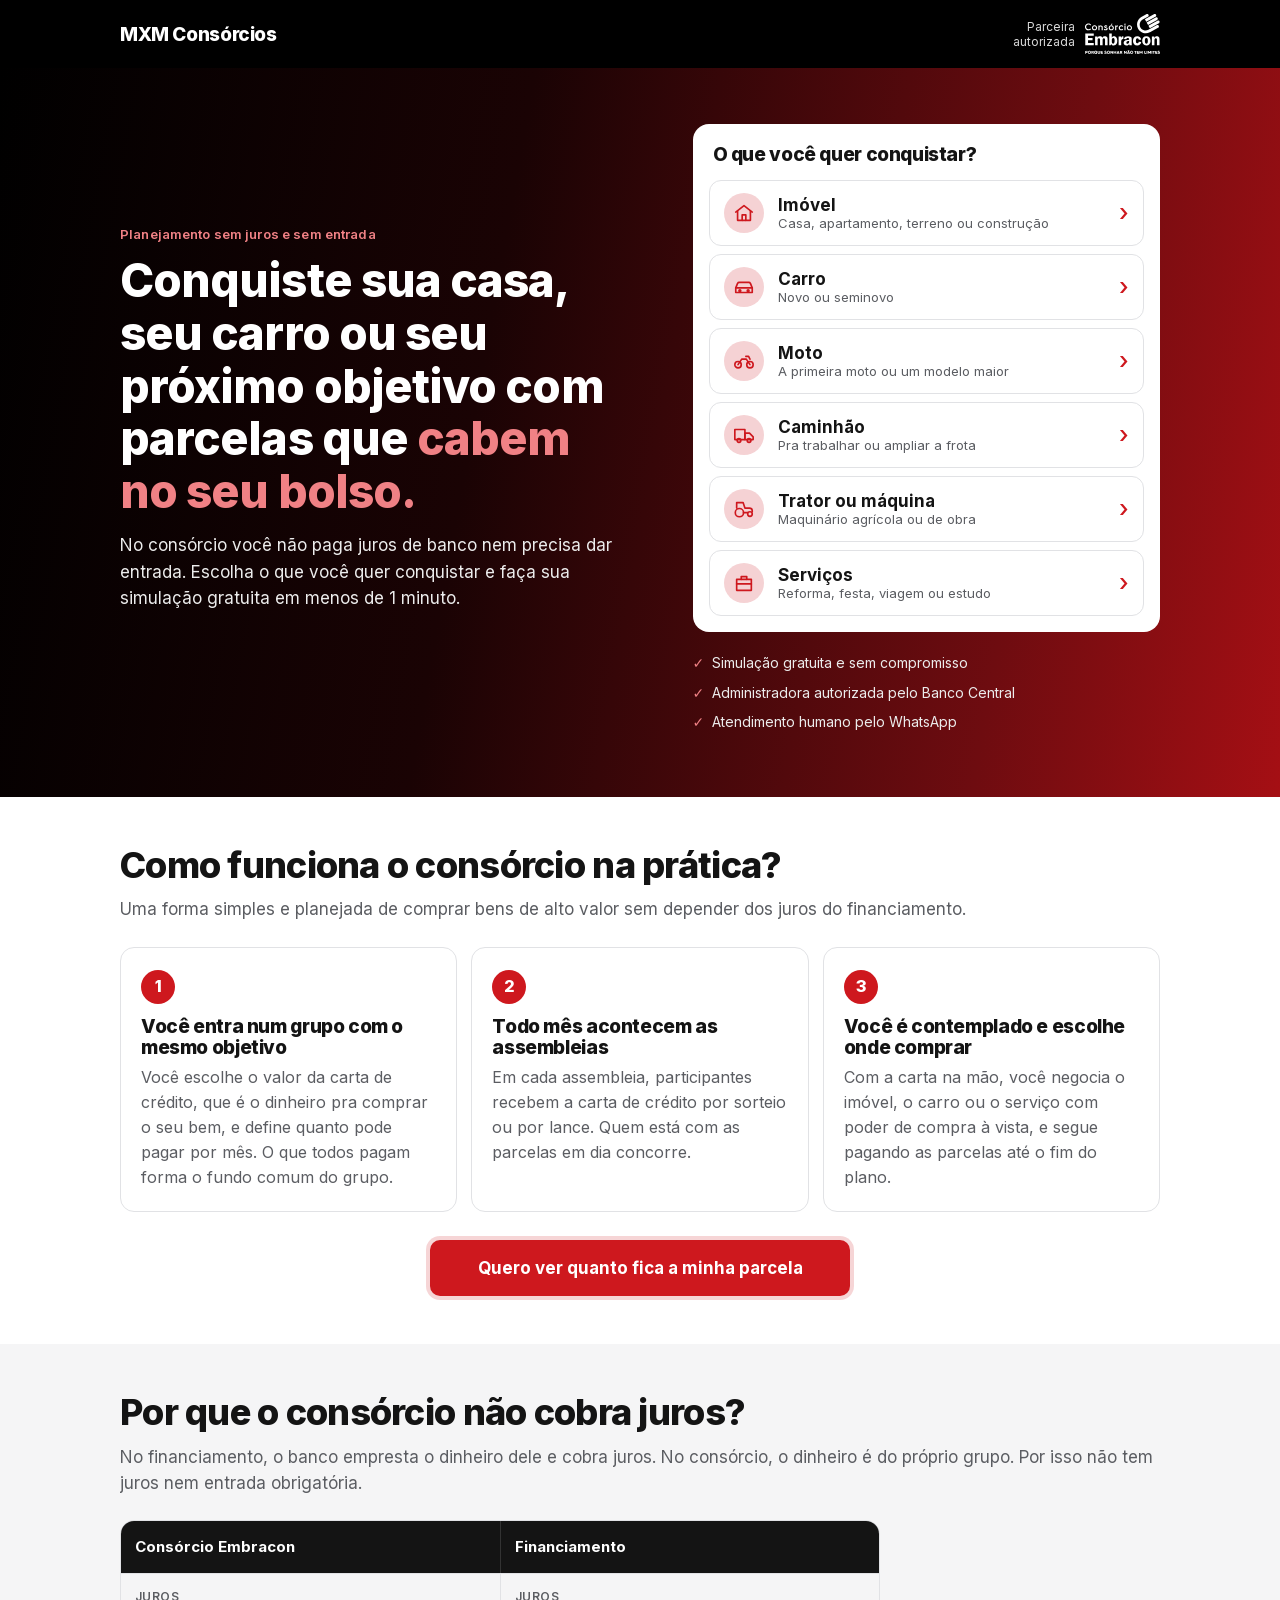
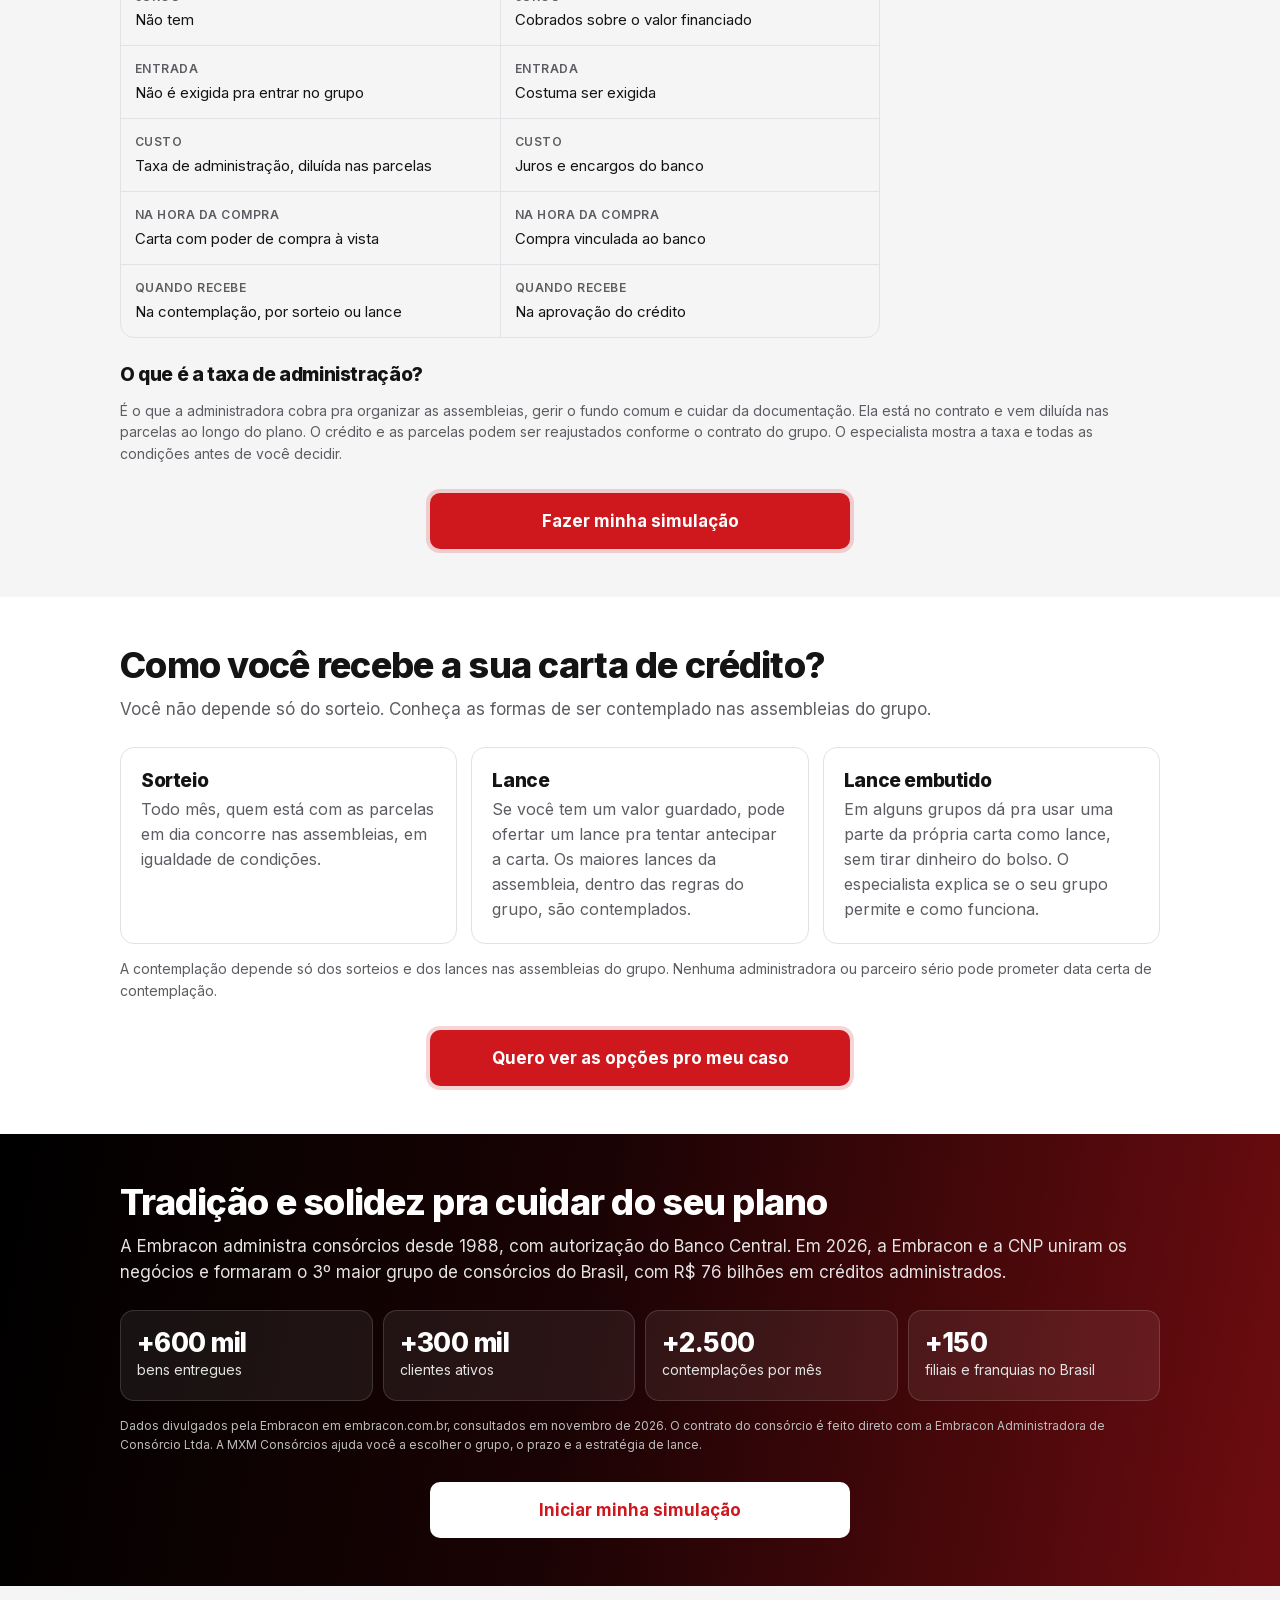
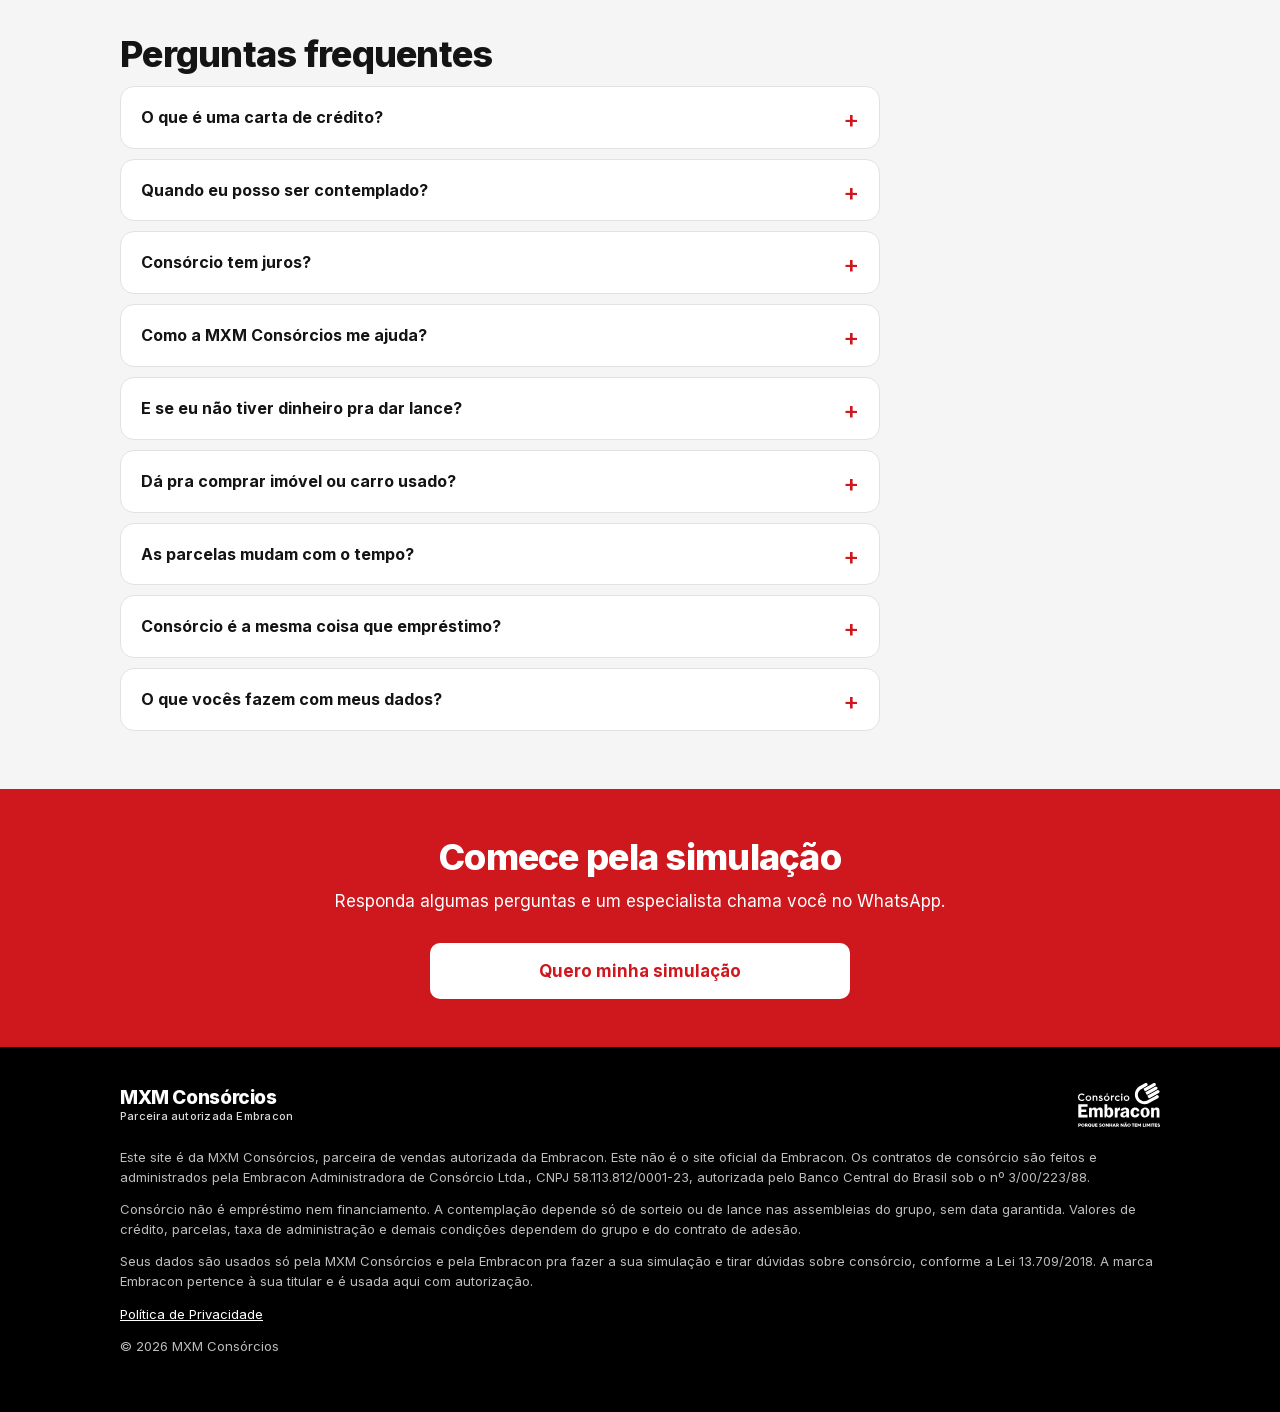
==== index.html @ f9368614 "MXM Consórcios: página, quiz de 9 telas e política de privacidade Co-Authored-By: Claude <noreply@an" ====
<!doctype html>
<html lang="pt-BR">
<head>
<meta charset="utf-8">
<meta name="viewport" content="width=device-width,initial-scale=1">
<title>Consórcio Embracon com a MXM Consórcios | Imóvel, carro, moto e mais</title>
<meta name="description" content="Consórcio de imóvel, carro, moto, pesados e serviços, sem juros. A MXM Consórcios é parceira autorizada Embracon. Responda algumas perguntas e receba sua simulação pelo WhatsApp.">
<meta name="theme-color" content="#000000">
<link rel="icon" href="assets/favicon.svg" type="image/svg+xml">
<link rel="preload" href="assets/inter.woff2" as="font" type="font/woff2" crossorigin>
<link rel="stylesheet" href="assets/site.css?v=1">
<meta name="robots" content="noindex">
<meta property="og:title" content="Consórcio Embracon com a MXM Consórcios | Imóvel, carro, moto e mais">
<meta property="og:description" content="Consórcio de imóvel, carro, moto, pesados e serviços, sem juros. A MXM Consórcios é parceira autorizada Embracon. Responda algumas perguntas e receba sua simulação pelo WhatsApp.">
</head>
<body>

<div class="lp">
<header class="top"><div class="wrap">
  <div class="mxm">MXM Consórcios</div>
  <div class="parc"><span>Parceira<br>autorizada</span><img src="assets/embracon-branco.svg" alt="Consórcio Embracon" width="64" height="34"></div>
</div></header>

<main>
<section class="hero"><div class="wrap">
  <div>
    <p class="eyebrow">Planejamento sem juros e sem entrada</p>
    <h1>Conquiste sua casa, seu carro ou seu próximo objetivo com parcelas que <em>cabem no seu bolso.</em></h1>
    <p class="sub">No consórcio você não paga juros de banco nem precisa dar entrada. Escolha o que você quer conquistar e faça sua simulação gratuita em menos de 1 minuto.</p>
  </div>
  <div>
    <div class="escolha">
      <h2>O que você quer conquistar?</h2>
      <div class="tipos">
      <button class="tipo" type="button" data-tipo="Imóvel"><span class="ic"><svg viewBox="0 0 24 24" fill="none" stroke="currentColor" stroke-width="1.8" stroke-linecap="round" stroke-linejoin="round" aria-hidden="true"><path d="M3 11l9-7 9 7"/><path d="M5 10v10h14V10"/><path d="M10 20v-6h4v6"/></svg></span><span>Imóvel<small>Casa, apartamento, terreno ou construção</small></span></button>
      <button class="tipo" type="button" data-tipo="Carro"><span class="ic"><svg viewBox="0 0 24 24" fill="none" stroke="currentColor" stroke-width="1.8" stroke-linecap="round" stroke-linejoin="round" aria-hidden="true"><path d="M3 13l2-5a2 2 0 0 1 2-1h10a2 2 0 0 1 2 1l2 5v5H3z"/><path d="M3 13h18"/><circle cx="7.5" cy="16" r="1"/><circle cx="16.5" cy="16" r="1"/></svg></span><span>Carro<small>Novo ou seminovo</small></span></button>
      <button class="tipo" type="button" data-tipo="Moto"><span class="ic"><svg viewBox="0 0 24 24" fill="none" stroke="currentColor" stroke-width="1.8" stroke-linecap="round" stroke-linejoin="round" aria-hidden="true"><circle cx="5.5" cy="16" r="3.5"/><circle cx="18.5" cy="16" r="3.5"/><path d="M5.5 16l4-6h5l4 6"/><path d="M14 7h3l1.5 3"/></svg></span><span>Moto<small>A primeira moto ou um modelo maior</small></span></button>
      <button class="tipo" type="button" data-tipo="Caminhão"><span class="ic"><svg viewBox="0 0 24 24" fill="none" stroke="currentColor" stroke-width="1.8" stroke-linecap="round" stroke-linejoin="round" aria-hidden="true"><path d="M2 6h11v11H2z"/><path d="M13 10h5l4 4v3h-9z"/><circle cx="6.5" cy="18" r="2"/><circle cx="17.5" cy="18" r="2"/></svg></span><span>Caminhão<small>Pra trabalhar ou ampliar a frota</small></span></button>
      <button class="tipo" type="button" data-tipo="Trator ou máquina"><span class="ic"><svg viewBox="0 0 24 24" fill="none" stroke="currentColor" stroke-width="1.8" stroke-linecap="round" stroke-linejoin="round" aria-hidden="true"><circle cx="7" cy="16" r="4.5"/><circle cx="18.5" cy="17.5" r="2.5"/><path d="M4 11V5h7l2 6h5a3 3 0 0 1 3 3v1"/><path d="M11.5 16H16"/></svg></span><span>Trator ou máquina<small>Maquinário agrícola ou de obra</small></span></button>
      <button class="tipo" type="button" data-tipo="Serviços"><span class="ic"><svg viewBox="0 0 24 24" fill="none" stroke="currentColor" stroke-width="1.8" stroke-linecap="round" stroke-linejoin="round" aria-hidden="true"><path d="M4 8h16v12H4z"/><path d="M9 8V5h6v3"/><path d="M4 13h16"/></svg></span><span>Serviços<small>Reforma, festa, viagem ou estudo</small></span></button>
      </div>
    </div>
    <ul class="selos">
      <li>Simulação gratuita e sem compromisso</li>
      <li>Administradora autorizada pelo Banco Central</li>
      <li>Atendimento humano pelo WhatsApp</li>
    </ul>
  </div>
</div></section>

<section class="sec"><div class="wrap">
  <h2>Como funciona o consórcio na prática?</h2>
  <p class="lead">Uma forma simples e planejada de comprar bens de alto valor sem depender dos juros do financiamento.</p>
  <div class="trio">
    <div class="passo"><span class="n">1</span><h3>Você entra num grupo com o mesmo objetivo</h3><p>Você escolhe o valor da carta de crédito, que é o dinheiro pra comprar o seu bem, e define quanto pode pagar por mês. O que todos pagam forma o fundo comum do grupo.</p></div>
    <div class="passo"><span class="n">2</span><h3>Todo mês acontecem as assembleias</h3><p>Em cada assembleia, participantes recebem a carta de crédito por sorteio ou por lance. Quem está com as parcelas em dia concorre.</p></div>
    <div class="passo"><span class="n">3</span><h3>Você é contemplado e escolhe onde comprar</h3><p>Com a carta na mão, você negocia o imóvel, o carro ou o serviço com poder de compra à vista, e segue pagando as parcelas até o fim do plano.</p></div>
  </div>
  <div class="cta2"><button class="btn" data-quiz>Quero ver quanto fica a minha parcela</button></div>
</div></section>

<section class="sec cinza"><div class="wrap">
  <h2>Por que o consórcio não cobra juros?</h2>
  <p class="lead">No financiamento, o banco empresta o dinheiro dele e cobra juros. No consórcio, o dinheiro é do próprio grupo. Por isso não tem juros nem entrada obrigatória.</p>
  <div class="comp">
    <div><span>Consórcio Embracon</span><span>Financiamento</span></div>
    <div><span><b>Juros</b>Não tem</span><span><b>Juros</b>Cobrados sobre o valor financiado</span></div>
    <div><span><b>Entrada</b>Não é exigida pra entrar no grupo</span><span><b>Entrada</b>Costuma ser exigida</span></div>
    <div><span><b>Custo</b>Taxa de administração, diluída nas parcelas</span><span><b>Custo</b>Juros e encargos do banco</span></div>
    <div><span><b>Na hora da compra</b>Carta com poder de compra à vista</span><span><b>Na hora da compra</b>Compra vinculada ao banco</span></div>
    <div><span><b>Quando recebe</b>Na contemplação, por sorteio ou lance</span><span><b>Quando recebe</b>Na aprovação do crédito</span></div>
  </div>
  <h3 class="sub3">O que é a taxa de administração?</h3>
  <p class="obs">É o que a administradora cobra pra organizar as assembleias, gerir o fundo comum e cuidar da documentação. Ela está no contrato e vem diluída nas parcelas ao longo do plano. O crédito e as parcelas podem ser reajustados conforme o contrato do grupo. O especialista mostra a taxa e todas as condições antes de você decidir.</p>
  <div class="cta2"><button class="btn" data-quiz>Fazer minha simulação</button></div>
</div></section>

<section class="sec"><div class="wrap">
  <h2>Como você recebe a sua carta de crédito?</h2>
  <p class="lead">Você não depende só do sorteio. Conheça as formas de ser contemplado nas assembleias do grupo.</p>
  <div class="trio">
    <div class="passo"><h3>Sorteio</h3><p>Todo mês, quem está com as parcelas em dia concorre nas assembleias, em igualdade de condições.</p></div>
    <div class="passo"><h3>Lance</h3><p>Se você tem um valor guardado, pode ofertar um lance pra tentar antecipar a carta. Os maiores lances da assembleia, dentro das regras do grupo, são contemplados.</p></div>
    <div class="passo"><h3>Lance embutido</h3><p>Em alguns grupos dá pra usar uma parte da própria carta como lance, sem tirar dinheiro do bolso. O especialista explica se o seu grupo permite e como funciona.</p></div>
  </div>
  <p class="obs">A contemplação depende só dos sorteios e dos lances nas assembleias do grupo. Nenhuma administradora ou parceiro sério pode prometer data certa de contemplação.</p>
  <div class="cta2"><button class="btn" data-quiz>Quero ver as opções pro meu caso</button></div>
</div></section>

<section class="escura"><div class="wrap">
  <h2>Tradição e solidez pra cuidar do seu plano</h2>
  <p class="lead">A Embracon administra consórcios desde 1988, com autorização do Banco Central. Em 2026, a Embracon e a CNP uniram os negócios e formaram o 3º maior grupo de consórcios do Brasil, com R$ 76 bilhões em créditos administrados.</p>
  <div class="nums">
    <div class="num"><strong>+600 mil</strong><span>bens entregues</span></div>
    <div class="num"><strong>+300 mil</strong><span>clientes ativos</span></div>
    <div class="num"><strong>+2.500</strong><span>contemplações por mês</span></div>
    <div class="num"><strong>+150</strong><span>filiais e franquias no Brasil</span></div>
  </div>
  <p class="fonte">Dados divulgados pela Embracon em embracon.com.br, consultados em novembro de 2026. O contrato do consórcio é feito direto com a Embracon Administradora de Consórcio Ltda. A MXM Consórcios ajuda você a escolher o grupo, o prazo e a estratégia de lance.</p>
  <div class="cta2"><button class="btn branco" data-quiz>Iniciar minha simulação</button></div>
</div></section>

<section class="sec cinza"><div class="wrap">
  <h2>Perguntas frequentes</h2>
  <div class="faq">
    <details><summary>O que é uma carta de crédito?</summary><p>É o crédito que a Embracon libera quando você é contemplado, no valor contratado. Com ela você negocia o imóvel, o carro ou o serviço direto com o vendedor, com poder de compra à vista.</p></details>
    <details><summary>Quando eu posso ser contemplado?</summary><p>Você concorre desde a primeira assembleia do grupo até a última. Pode acontecer nos primeiros meses, por sorteio ou por lance, ou ao longo do prazo do plano. Não existe data garantida: o consórcio é uma compra planejada.</p></details>
    <details><summary>Consórcio tem juros?</summary><p>Não. Você paga uma taxa de administração, diluída nas parcelas, e pode haver fundo de reserva e seguro, conforme o grupo. O especialista mostra todos os valores antes de você decidir.</p></details>
    <details><summary>Como a MXM Consórcios me ajuda?</summary><p>A MXM Consórcios é parceira de vendas autorizada da Embracon. A gente entende o seu objetivo, simula parcelas que cabem no seu orçamento e ajuda a escolher o grupo e a estratégia de lance. A simulação não tem custo. O contrato é feito com a Embracon, que administra os grupos.</p></details>
    <details><summary>E se eu não tiver dinheiro pra dar lance?</summary><p>Não tem problema. O lance é opcional. Com as parcelas em dia, você concorre aos sorteios todos os meses. Em alguns grupos também existe o lance embutido, que usa parte da própria carta.</p></details>
    <details><summary>Dá pra comprar imóvel ou carro usado?</summary><p>Em geral, sim, dentro das regras do grupo e da administradora. O especialista explica o que cada carta permite comprar.</p></details>
    <details><summary>As parcelas mudam com o tempo?</summary><p>O crédito e as parcelas são reajustados conforme o índice previsto no contrato do grupo, pra carta acompanhar o preço do bem. O especialista mostra qual é o índice do seu grupo.</p></details>
    <details><summary>Consórcio é a mesma coisa que empréstimo?</summary><p>Não. No consórcio você não recebe dinheiro na hora. Você participa de um grupo e recebe uma carta de crédito pra comprar o bem ou o serviço quando for contemplado.</p></details>
    <details><summary>O que vocês fazem com meus dados?</summary><p>Seus dados são usados pela MXM Consórcios e pela Embracon pra preparar a simulação e falar com você pelo WhatsApp. Está tudo na <a href="privacidade.html">Política de Privacidade</a>. A gente não pede CPF nem senha neste cadastro.</p></details>
  </div>
</div></section>

<section class="final"><div class="wrap">
  <h2>Comece pela simulação</h2>
  <p>Responda algumas perguntas e um especialista chama você no WhatsApp.</p>
  <div class="cta2"><button class="btn branco" data-quiz>Quero minha simulação</button></div>
</div></section>
</main>

<footer><div class="wrap">
  <div class="marcas"><div class="mxm">MXM Consórcios<small>Parceira autorizada Embracon</small></div><img src="assets/embracon-branco.svg" alt="Consórcio Embracon" width="82" height="44"></div>
  <p>Este site é da MXM Consórcios, parceira de vendas autorizada da Embracon. Este não é o site oficial da Embracon. Os contratos de consórcio são feitos e administrados pela Embracon Administradora de Consórcio Ltda., CNPJ 58.113.812/0001-23, autorizada pelo Banco Central do Brasil sob o nº 3/00/223/88.</p>
  <p>Consórcio não é empréstimo nem financiamento. A contemplação depende só de sorteio ou de lance nas assembleias do grupo, sem data garantida. Valores de crédito, parcelas, taxa de administração e demais condições dependem do grupo e do contrato de adesão.</p>
  <p>Seus dados são usados só pela MXM Consórcios e pela Embracon pra fazer a sua simulação e tirar dúvidas sobre consórcio, conforme a Lei 13.709/2018. A marca Embracon pertence à sua titular e é usada aqui com autorização.</p>
  <p><a href="privacidade.html">Política de Privacidade</a></p>
  <p>© 2026 MXM Consórcios</p>
</div></footer>
</div>

<div class="quiz" id="quiz" aria-live="polite">
  <div class="qtop">
    <div class="qbar">
      <button class="volta" id="volta" aria-label="Voltar">‹</button>
      <div class="mxm esc">MXM Consórcios<small>Parceira autorizada Embracon</small></div>
      <span class="cont" id="cont"></span>
    </div>
    <div class="prog"><i id="prog"></i></div>
  </div>
  <div class="qbody" id="qbody"></div>
</div>

<script src="assets/config.js?v=1"></script>
<script src="assets/rt.js?v=1"></script>
<script src="assets/quiz.js?v=1"></script>
</body>
</html>
---- assets/site.css ----
@font-face{font-family:Inter;font-weight:400 800;font-display:swap;src:url(inter.woff2) format("woff2")}
:root{--r:#ce181e;--r2:#a50f14;--r3:#4f090c;--rl:#f5d2d4;--az:#173161;--k:#141414;--bg:#f5f5f6;--mut:#5b5d62;--line:#e1e2e5}
*{box-sizing:border-box}
html{-webkit-text-size-adjust:100%}
body{margin:0;font-family:Inter,system-ui,-apple-system,"Segoe UI",Roboto,sans-serif;font-weight:400;color:var(--k);background:#fff;font-size:16px;line-height:1.55}
img{max-width:100%;height:auto;display:block}
a{color:var(--r)}
h1,h2,h3{font-weight:800;letter-spacing:-.02em;line-height:1.15;margin:0}
.wrap{max-width:1080px;margin:0 auto;padding:0 20px}
.mxm{font-weight:800;font-size:19px;letter-spacing:-.02em;color:#fff;line-height:1;white-space:nowrap}
.mxm small{display:block;font-weight:500;font-size:11px;letter-spacing:.02em;opacity:.85;margin-top:4px}
.mxm.esc{color:var(--k)}
.top{background:#000;color:#fff}
.top .wrap{display:flex;align-items:center;justify-content:space-between;height:68px}
.parc{display:flex;align-items:center;gap:10px;font-size:11px;line-height:1.25;text-align:right;color:#d9d9d9}
.parc img{height:34px;width:auto}
.hero{background:linear-gradient(100deg,#000 0%,#1a0304 38%,#6e0c10 78%,#a50f14 100%);color:#fff;padding:30px 0 40px}
.eyebrow{font-weight:600;font-size:13px;color:#f08185;margin:0 0 10px;letter-spacing:.01em}
.hero h1{font-size:31px}
.hero h1 em{font-style:normal;color:#f08185}
.hero p.sub{margin:14px 0 22px;font-size:17px;color:#ececec}
.escolha{background:#fff;color:var(--k);border-radius:16px;padding:20px 16px 16px}
.escolha h2{font-size:19px;margin:0 4px 14px}
.tipos{display:flex;flex-direction:column;gap:8px}
.tipo{display:flex;align-items:center;gap:14px;width:100%;text-align:left;border:1.5px solid var(--line);background:#fff;border-radius:12px;padding:12px 14px;font:700 17px Inter,sans-serif;color:var(--k);cursor:pointer;min-height:60px}
.tipo:hover,.tipo:focus-visible{border-color:var(--r);outline:0}
.tipo .ic{flex:none;width:40px;height:40px;border-radius:50%;background:var(--rl);display:flex;align-items:center;justify-content:center;color:var(--r)}
.tipo .ic svg{width:22px;height:22px}
.tipo small{display:block;font-weight:400;font-size:13px;color:var(--mut)}
.tipo::after{content:"›";margin-left:auto;font-size:24px;color:var(--r);font-weight:500}
.nota{font-size:13px;color:var(--mut);margin:12px 4px 0}
.hero .selos{list-style:none;margin:20px 0 0;padding:0;display:flex;flex-direction:column;gap:8px;font-size:14px;color:#ececec}
.hero .selos li{display:flex;gap:8px;align-items:flex-start}
.hero .selos li::before{content:"✓";color:#f08185;font-weight:800}
.btn{display:flex;align-items:center;justify-content:center;width:100%;border:0;border-radius:10px;background:var(--r);color:#fff;font:700 17px Inter,sans-serif;padding:16px 24px;cursor:pointer;min-height:56px;box-shadow:0 0 0 4px rgba(206,24,30,.18)}
.btn:hover{background:var(--r2)}
.btn:disabled{opacity:.45;cursor:default}
.btn.branco{background:#fff;color:var(--r);box-shadow:none}
.sec{padding:48px 0}
.sec h2{font-size:27px;margin-bottom:10px}
.sec .lead{color:var(--mut);margin:0 0 24px;font-size:17px}
.cinza{background:var(--bg)}
.passo{background:#fff;border:1px solid var(--line);border-radius:14px;padding:22px 20px;margin-bottom:10px}
.passo .n{display:inline-flex;width:34px;height:34px;border-radius:50%;background:var(--r);color:#fff;font-weight:800;align-items:center;justify-content:center;margin-bottom:12px}
.passo h3{font-size:19px;margin-bottom:6px}
.passo p{margin:0;color:var(--mut)}
.comp{border:1px solid var(--line);border-radius:14px;overflow:hidden}
.comp div{display:grid;grid-template-columns:1fr 1fr;border-top:1px solid var(--line)}
.comp div:first-child{border-top:0;background:var(--k);color:#fff;font-weight:700}
.comp span{padding:14px 14px;font-size:15px}
.comp span+span{border-left:1px solid var(--line)}
.comp div:first-child span+span{border-left-color:#333}
.comp b{display:block;font-size:12px;font-weight:600;color:var(--mut);text-transform:uppercase;letter-spacing:.04em;margin-bottom:2px}
.obs{font-size:14px;color:var(--mut);margin-top:14px}
.escura{background:linear-gradient(100deg,#000 0%,#1a0304 45%,#6e0c10 100%);color:#fff;padding:48px 0}
.escura h2{font-size:27px;margin-bottom:10px}
.escura .lead{color:#e3e3e3;margin:0 0 24px;font-size:17px}
.nums{display:grid;grid-template-columns:1fr 1fr;gap:10px}
.num{background:rgba(255,255,255,.07);border:1px solid rgba(255,255,255,.14);border-radius:14px;padding:18px 16px}
.num strong{display:block;font-size:26px;font-weight:800;letter-spacing:-.02em;line-height:1.1}
.num span{font-size:14px;color:#e3e3e3}
.fonte{font-size:12px;color:#bdbdbd;margin-top:16px}
details{background:#fff;border:1px solid var(--line);border-radius:14px;margin-bottom:10px;padding:0 20px}
summary{font-weight:700;padding:18px 28px 18px 0;cursor:pointer;list-style:none;position:relative}
summary::-webkit-details-marker{display:none}
summary::after{content:"+";position:absolute;right:0;top:14px;font-size:24px;font-weight:500;color:var(--r)}
details[open] summary::after{content:"−"}
details p{margin:0;padding:0 0 18px;color:var(--mut)}
.cta2{max-width:420px;margin:28px auto 0}
.final{background:var(--r);color:#fff;padding:48px 0;text-align:center}
.final h2{font-size:27px;margin-bottom:10px}
.final p{margin:0;font-size:17px}
footer{background:#000;color:#bdbdbd;padding:36px 0 44px;font-size:13px}
footer .marcas{display:flex;align-items:center;justify-content:space-between;margin-bottom:20px}
footer .marcas img{height:44px;width:auto}
footer p{margin:0 0 12px}
footer a{color:#fff}
/* quiz */
.quiz{display:none;min-height:100vh;min-height:100dvh;background:#fff}
body.q .quiz{display:block}
body.q .lp{display:none}
.qtop{position:sticky;top:0;background:#fff;z-index:5;padding:14px 20px 12px;max-width:560px;margin:0 auto}
.qbar{display:flex;align-items:center;gap:12px}
.volta{border:0;background:var(--bg);width:40px;height:40px;border-radius:50%;font-size:22px;line-height:1;cursor:pointer;color:var(--k);flex:none}
.volta[hidden]{display:block;visibility:hidden}
.qbar .mxm{margin:0 auto;text-align:center}
.cont{width:40px;flex:none}
.prog{height:6px;border-radius:3px;background:var(--bg);margin-top:12px;overflow:hidden}
.prog i{display:block;height:100%;width:0;background:var(--r);border-radius:3px;transition:width .25s}
.qbody{max-width:560px;margin:0 auto;padding:18px 20px 40px}
.qbody .av{color:var(--r);font-weight:700;font-size:14px;margin:0 0 6px}
.qbody h2{font-size:24px;margin-bottom:6px}
.qbody .dica{color:var(--mut);margin:0 0 16px;font-size:15px}
.ops{display:flex;flex-direction:column;gap:10px;margin:18px 0 20px}
.op{display:flex;align-items:center;gap:12px;width:100%;text-align:left;border:2px solid var(--line);background:#fff;border-radius:12px;padding:16px 18px;font:600 17px Inter,sans-serif;color:var(--k);cursor:pointer;min-height:58px}
.op .m{flex:none;width:22px;height:22px;border-radius:50%;border:2px solid #b3b5ba}
.op.on{border-color:var(--r);background:#fdf1f1}
.op.on .m{border-color:var(--r);background:var(--r);box-shadow:inset 0 0 0 4px #fff}
.campo{margin:14px 0}
.campo label{display:block;font-weight:700;font-size:15px;margin-bottom:6px}
.campo label small{font-weight:400;color:var(--mut)}
.campo input,.campo select{width:100%;border:2px solid var(--line);border-radius:12px;padding:14px 14px;font:400 17px Inter,sans-serif;color:var(--k);background:#fff;min-height:54px;appearance:none;-webkit-appearance:none}
.campo input:focus,.campo select:focus{outline:0;border-color:var(--r)}
.campo.err input,.campo.err select{border-color:#b00020}
.campo .e{display:none;color:#b00020;font-size:13px;margin-top:5px}
.campo.err .e{display:block}
.hp{position:absolute;left:-9999px;width:1px;height:1px;opacity:0}
.aceite{display:flex;gap:12px;align-items:flex-start;border:2px solid var(--line);border-radius:12px;padding:16px;margin:18px 0 8px;cursor:pointer}
.aceite input{flex:none;width:24px;height:24px;margin:1px 0 0;accent-color:var(--r)}
.erro{color:#b00020;font-size:14px;margin:10px 0}
.seg{font-size:13px;color:var(--mut);margin-top:14px}
.fim{text-align:center;padding-top:40px}
.fim .ok{width:72px;height:72px;border-radius:50%;background:var(--r);color:#fff;font-size:38px;display:flex;align-items:center;justify-content:center;margin:0 auto 20px}
.fim h2{font-size:27px;margin-bottom:12px}
.fim p{color:var(--mut);font-size:17px}
.fim .imp{background:var(--bg);border-radius:12px;padding:16px 18px;color:var(--k);font-size:15px;text-align:left;margin-top:22px}
/* legal */
.legal{max-width:720px;margin:0 auto;padding:32px 20px 56px}
.legal h1{font-size:29px;margin-bottom:8px}
.legal h2{font-size:19px;margin:28px 0 8px}
.legal p,.legal li{color:#2c2d30}
@media(min-width:860px){
 .hero{padding:56px 0 64px}
 .hero .wrap{display:grid;grid-template-columns:1.05fr .95fr;gap:56px;align-items:center}
 .hero h1{font-size:46px}
 .trio{display:grid;grid-template-columns:repeat(3,1fr);gap:14px}
 .trio>*{margin:0}
 .sec h2,.escura h2,.final h2{font-size:36px}
 .nums{grid-template-columns:repeat(4,1fr)}
 .faq,.comp{max-width:760px}
 .parc{font-size:12px}
 .parc img{height:40px}
}

.sub3{font-size:19px;margin:26px 0 8px}
.prox{text-align:left;color:var(--mut);padding-left:22px;margin:18px 0 0}
.prox li{margin-bottom:8px}
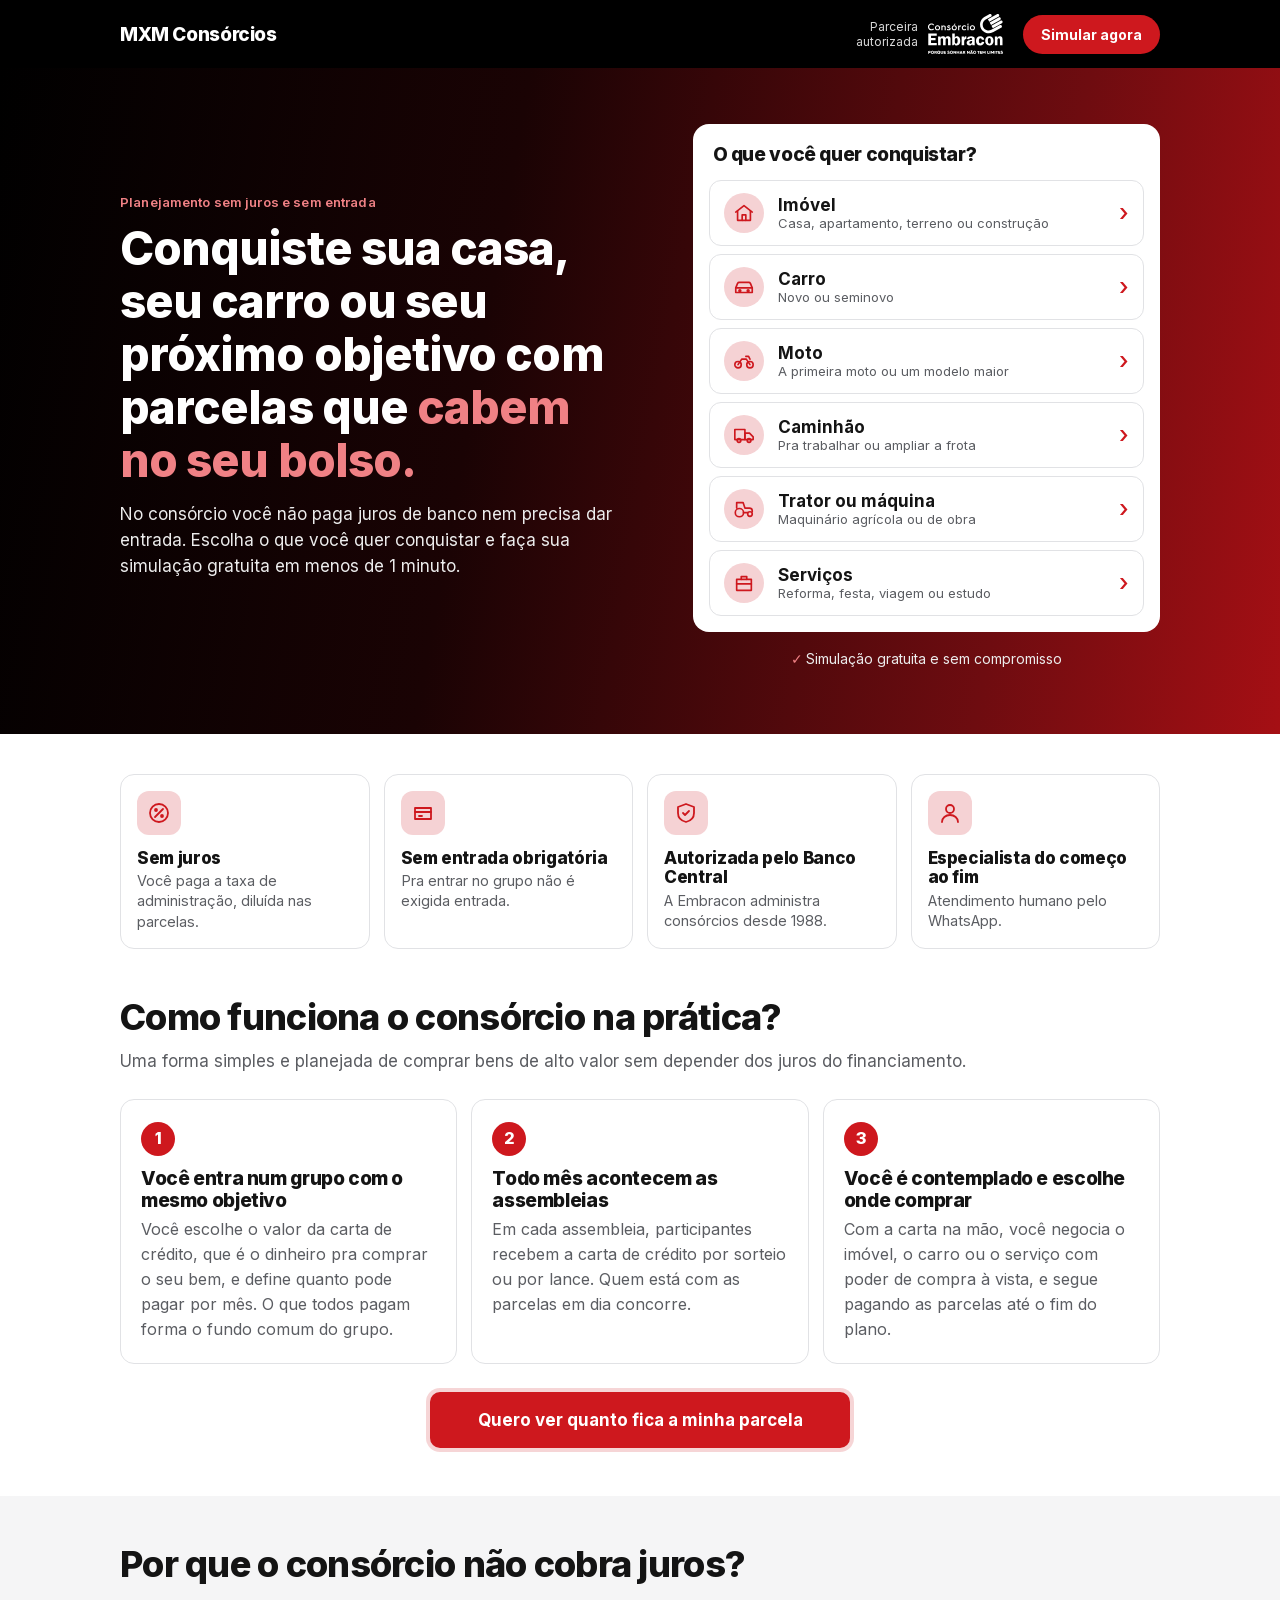
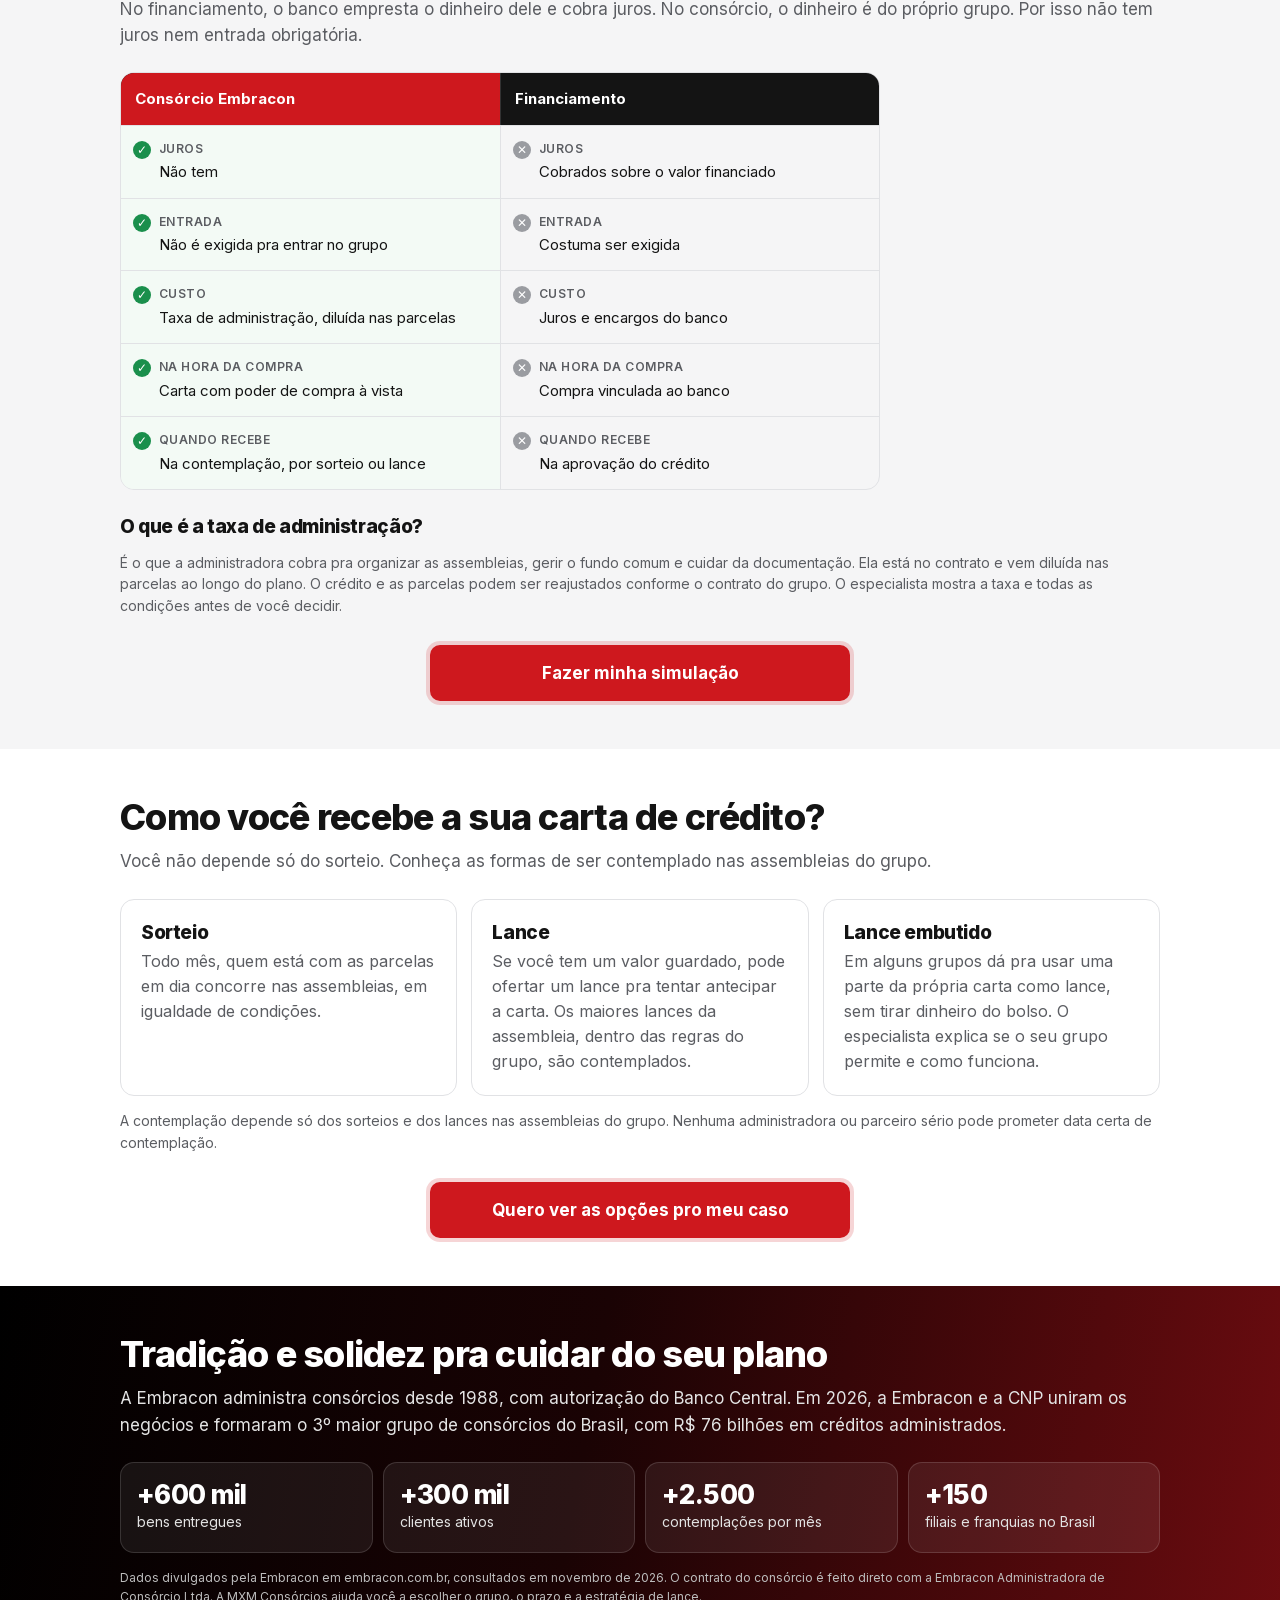
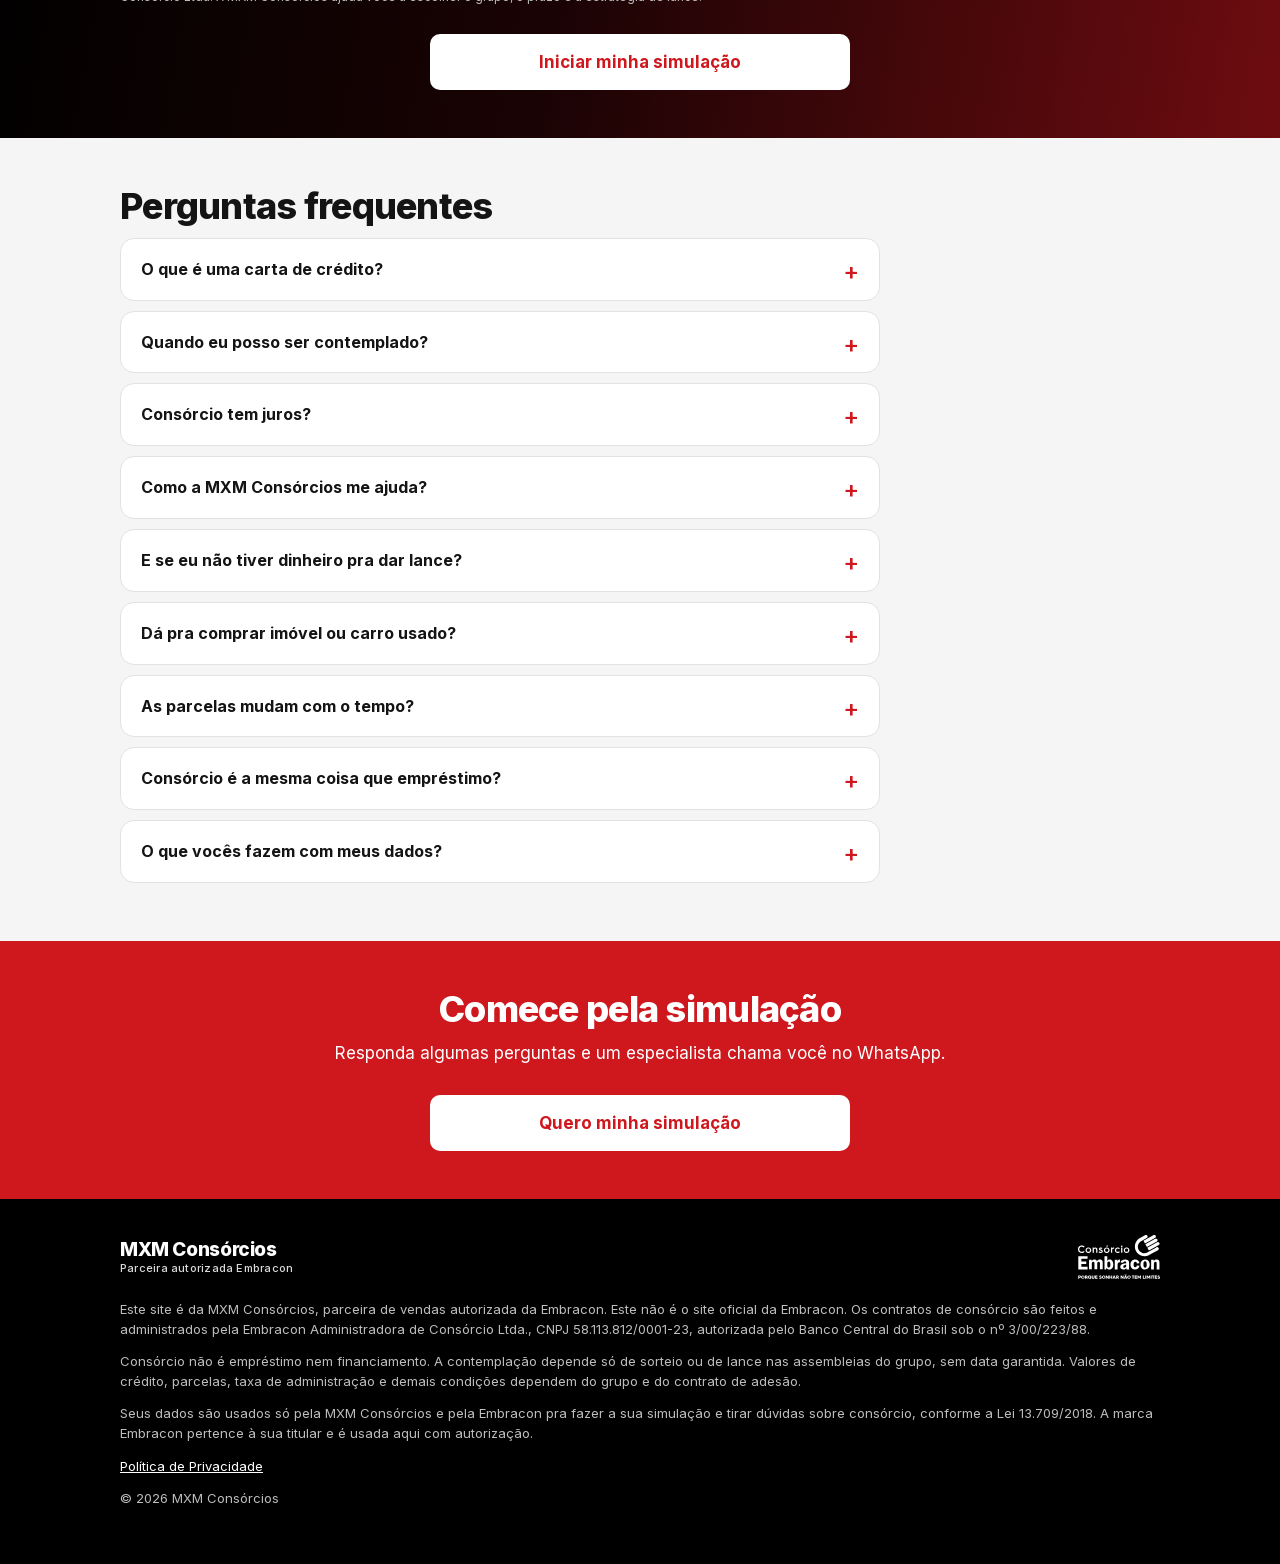
==== commit da1c20b0: "MXM Consórcios: faixa de benefícios, topo e barra fixos, comparação com sim e não (referências) Co-A" ====
--- a/index.html
+++ b/index.html
@@ -8,7 +8,7 @@
 <meta name="theme-color" content="#000000">
 <link rel="icon" href="assets/favicon.svg" type="image/svg+xml">
 <link rel="preload" href="assets/inter.woff2" as="font" type="font/woff2" crossorigin>
-<link rel="stylesheet" href="assets/site.css?v=1">
+<link rel="stylesheet" href="assets/site.css?v=2">
 <meta name="robots" content="noindex">
 <meta property="og:title" content="Consórcio Embracon com a MXM Consórcios | Imóvel, carro, moto e mais">
 <meta property="og:description" content="Consórcio de imóvel, carro, moto, pesados e serviços, sem juros. A MXM Consórcios é parceira autorizada Embracon. Responda algumas perguntas e receba sua simulação pelo WhatsApp.">
@@ -19,6 +19,7 @@
 <header class="top"><div class="wrap">
   <div class="mxm">MXM Consórcios</div>
   <div class="parc"><span>Parceira<br>autorizada</span><img src="assets/embracon-branco.svg" alt="Consórcio Embracon" width="64" height="34"></div>
+  <button class="pill" type="button" data-quiz>Simular agora</button>
 </div></header>
 
 <main>
@@ -40,11 +41,16 @@
       <button class="tipo" type="button" data-tipo="Serviços"><span class="ic"><svg viewBox="0 0 24 24" fill="none" stroke="currentColor" stroke-width="1.8" stroke-linecap="round" stroke-linejoin="round" aria-hidden="true"><path d="M4 8h16v12H4z"/><path d="M9 8V5h6v3"/><path d="M4 13h16"/></svg></span><span>Serviços<small>Reforma, festa, viagem ou estudo</small></span></button>
       </div>
     </div>
-    <ul class="selos">
-      <li>Simulação gratuita e sem compromisso</li>
-      <li>Administradora autorizada pelo Banco Central</li>
-      <li>Atendimento humano pelo WhatsApp</li>
-    </ul>
+    <p class="selo1">Simulação gratuita e sem compromisso</p>
+  </div>
+</div></section>
+
+<section class="benef"><div class="wrap">
+  <div class="bens">
+    <div class="ben"><span class="ic"><svg viewBox="0 0 24 24" fill="none" stroke="currentColor" stroke-width="1.8" stroke-linecap="round" stroke-linejoin="round" aria-hidden="true"><circle cx="12" cy="12" r="9"/><path d="M8 16l8-8"/><circle cx="9" cy="9" r="1"/><circle cx="15" cy="15" r="1"/></svg></span><div><h3>Sem juros</h3><p>Você paga a taxa de administração, diluída nas parcelas.</p></div></div>
+    <div class="ben"><span class="ic"><svg viewBox="0 0 24 24" fill="none" stroke="currentColor" stroke-width="1.8" stroke-linecap="round" stroke-linejoin="round" aria-hidden="true"><path d="M4 7h16v11H4z"/><path d="M4 11h16"/><path d="M8 15h3"/></svg></span><div><h3>Sem entrada obrigatória</h3><p>Pra entrar no grupo não é exigida entrada.</p></div></div>
+    <div class="ben"><span class="ic"><svg viewBox="0 0 24 24" fill="none" stroke="currentColor" stroke-width="1.8" stroke-linecap="round" stroke-linejoin="round" aria-hidden="true"><path d="M12 3l8 3v6c0 4.5-3.2 7.8-8 9-4.8-1.2-8-4.5-8-9V6z"/><path d="M9 12l2 2 4-4"/></svg></span><div><h3>Autorizada pelo Banco Central</h3><p>A Embracon administra consórcios desde 1988.</p></div></div>
+    <div class="ben"><span class="ic"><svg viewBox="0 0 24 24" fill="none" stroke="currentColor" stroke-width="1.8" stroke-linecap="round" stroke-linejoin="round" aria-hidden="true"><circle cx="12" cy="8" r="4"/><path d="M4 21c0-4 3.6-7 8-7s8 3 8 7"/></svg></span><div><h3>Especialista do começo ao fim</h3><p>Atendimento humano pelo WhatsApp.</p></div></div>
   </div>
 </div></section>
 
@@ -62,7 +68,7 @@
 <section class="sec cinza"><div class="wrap">
   <h2>Por que o consórcio não cobra juros?</h2>
   <p class="lead">No financiamento, o banco empresta o dinheiro dele e cobra juros. No consórcio, o dinheiro é do próprio grupo. Por isso não tem juros nem entrada obrigatória.</p>
-  <div class="comp">
+  <div class="comp vs">
     <div><span>Consórcio Embracon</span><span>Financiamento</span></div>
     <div><span><b>Juros</b>Não tem</span><span><b>Juros</b>Cobrados sobre o valor financiado</span></div>
     <div><span><b>Entrada</b>Não é exigida pra entrar no grupo</span><span><b>Entrada</b>Costuma ser exigida</span></div>
@@ -130,6 +136,7 @@
   <p><a href="privacidade.html">Política de Privacidade</a></p>
   <p>© 2026 MXM Consórcios</p>
 </div></footer>
+<div class="fixa" id="fixa"><button class="btn" type="button" data-quiz>Fazer minha simulação gratuita</button></div>
 </div>
 
 <div class="quiz" id="quiz" aria-live="polite">
@@ -144,6 +151,7 @@
   <div class="qbody" id="qbody"></div>
 </div>
 
+<script>(function(){var f=document.getElementById('fixa'),e=document.querySelector('.escolha'),z=document.querySelector('.final');if(!f||!e||!('IntersectionObserver' in window))return;var a=1,b=0;function u(){f.classList.toggle('on',!a&&!b)}new IntersectionObserver(function(x){a=x[0].isIntersecting;u()}).observe(e);new IntersectionObserver(function(x){b=x[0].isIntersecting;u()}).observe(z)})();</script>
 <script src="assets/config.js?v=1"></script>
 <script src="assets/rt.js?v=1"></script>
 <script src="assets/quiz.js?v=1"></script>
--- a/assets/site.css
+++ b/assets/site.css
@@ -135,3 +135,34 @@
 .sub3{font-size:19px;margin:26px 0 8px}
 .prox{text-align:left;color:var(--mut);padding-left:22px;margin:18px 0 0}
 .prox li{margin-bottom:8px}
+/* blocos vindos das referências (Mavel, Klubi, Mycon) */
+.top{position:sticky;top:0;z-index:6}
+.pill{display:none;border:0;border-radius:999px;background:var(--r);color:#fff;font:700 14px Inter,sans-serif;padding:11px 18px;cursor:pointer;white-space:nowrap}
+.pill:hover{background:var(--r2)}
+.selo1{margin:16px 0 0;font-size:14px;color:#ececec;text-align:center}
+.selo1::before{content:"✓ ";color:#f08185;font-weight:800}
+.benef{padding:28px 0 4px}
+.bens{display:flex;flex-direction:column;gap:10px}
+.ben{display:flex;gap:14px;align-items:flex-start;border:1px solid var(--line);border-radius:14px;padding:16px}
+.ben .ic{flex:none;width:44px;height:44px;border-radius:12px;background:var(--rl);color:var(--r);display:flex;align-items:center;justify-content:center}
+.ben .ic svg{width:24px;height:24px}
+.ben h3{font-size:17px;margin-bottom:3px}
+.ben p{margin:0;color:var(--mut);font-size:14.5px;line-height:1.4}
+.comp.vs div:first-child span:first-child{background:var(--r)}
+.comp.vs div:not(:first-child) span{position:relative;padding-left:38px}
+.comp.vs div:not(:first-child) span::before{position:absolute;left:12px;top:15px;width:18px;height:18px;border-radius:50%;font-size:12px;font-weight:800;line-height:18px;text-align:center;color:#fff}
+.comp.vs div:not(:first-child) span:first-child{background:#f3faf5}
+.comp.vs div:not(:first-child) span:first-child::before{content:"✓";background:#1a8f4c}
+.comp.vs div:not(:first-child) span+span::before{content:"✕";background:#9a9ca1}
+.fixa{position:fixed;left:0;right:0;bottom:0;z-index:7;background:#fff;border-top:1px solid var(--line);padding:10px 16px calc(10px + env(safe-area-inset-bottom));transform:translateY(110%);transition:transform .25s}
+.fixa.on{transform:none}
+.fixa .btn{max-width:420px;margin:0 auto;box-shadow:none}
+@media(min-width:860px){
+ .pill{display:inline-flex}
+ .top .wrap{gap:20px}
+ .top .parc{margin-left:auto}
+ .fixa{display:none}
+ .bens{display:grid;grid-template-columns:repeat(4,1fr);gap:14px}
+ .ben{flex-direction:column}
+ .benef{padding:40px 0 0}
+}
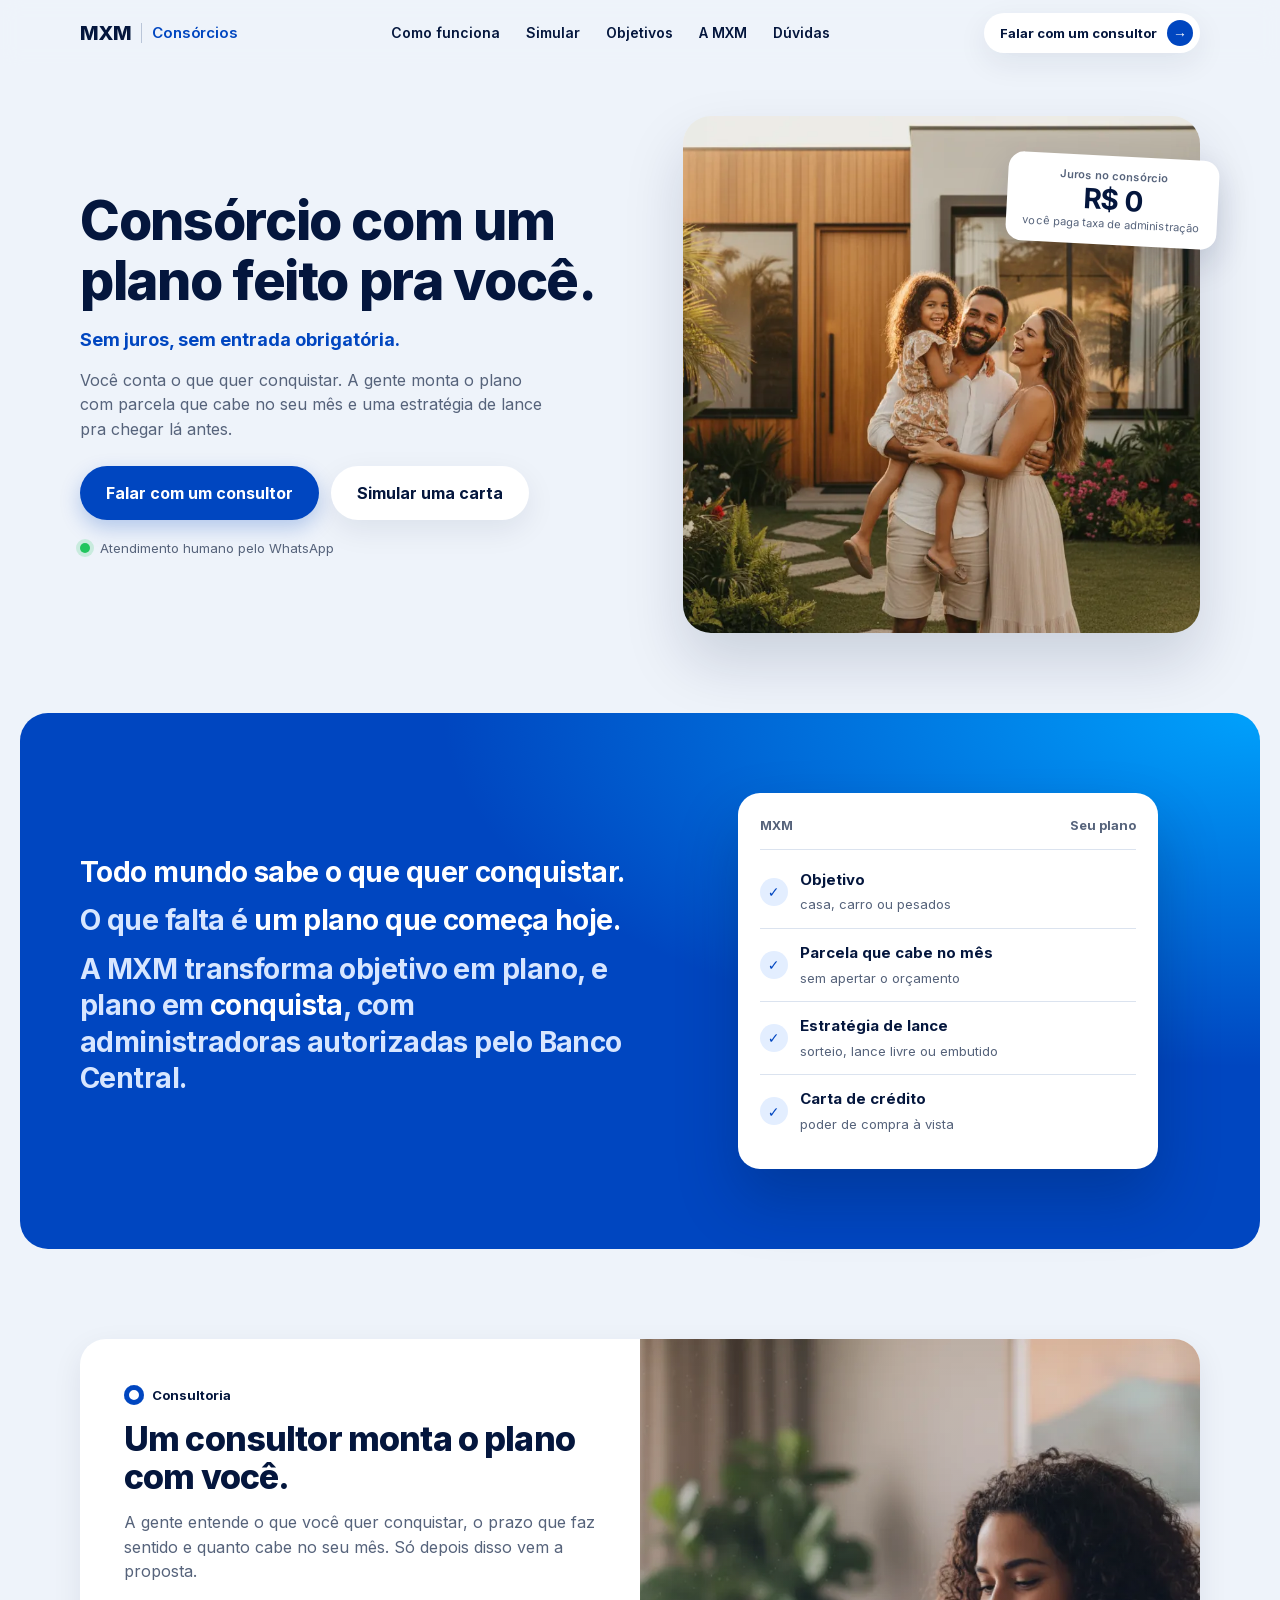
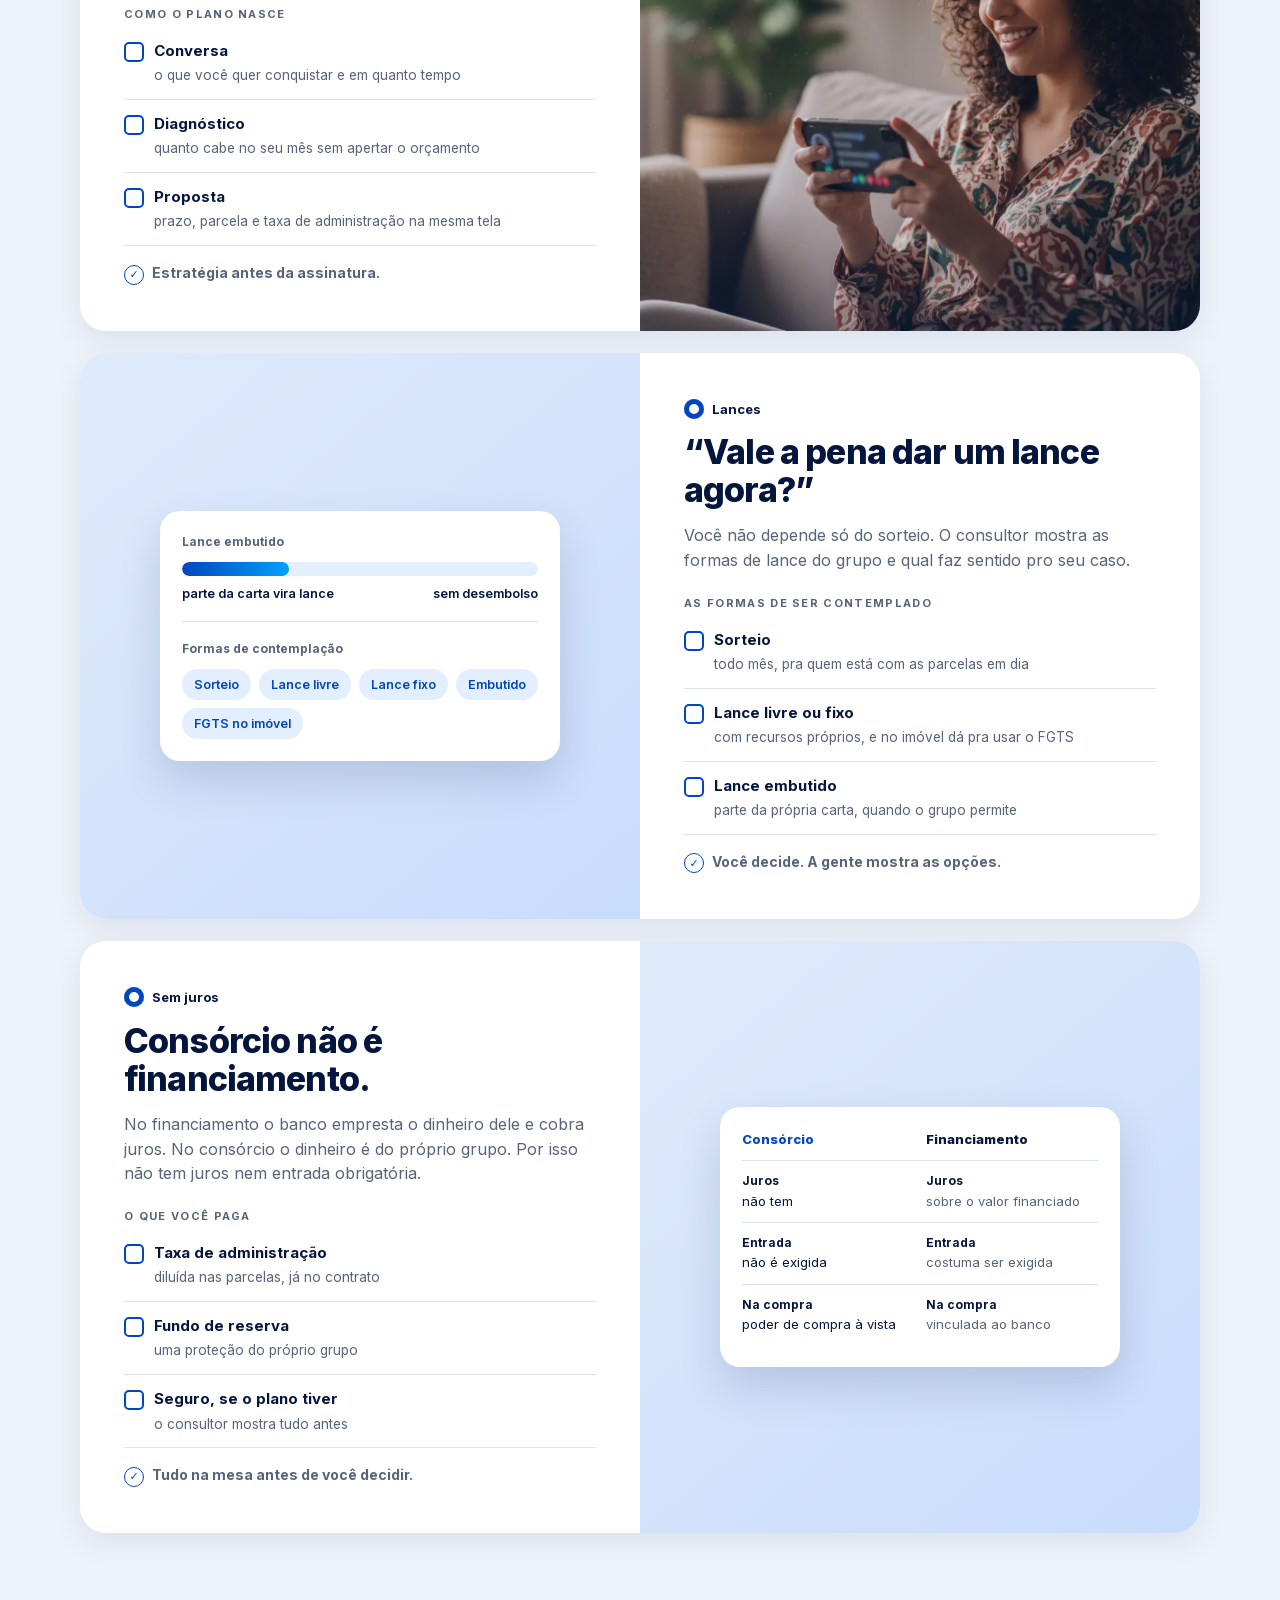
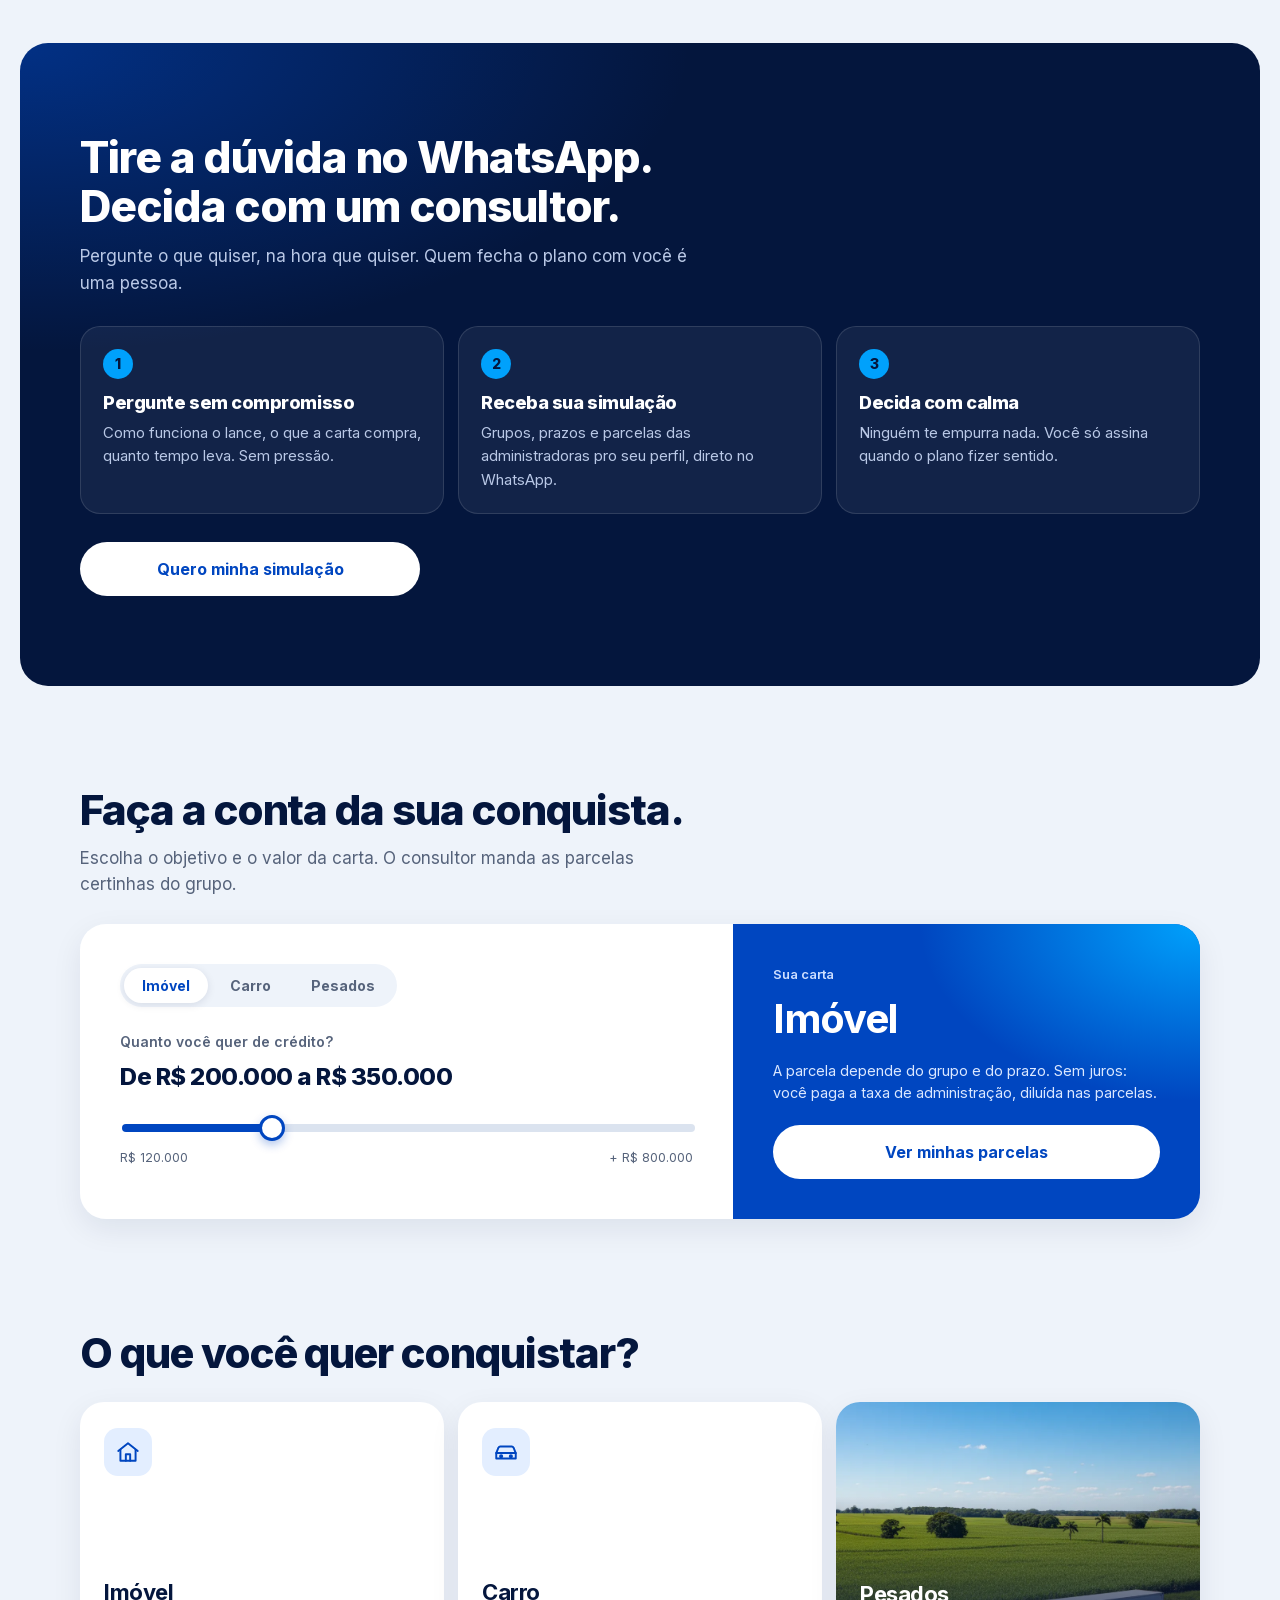
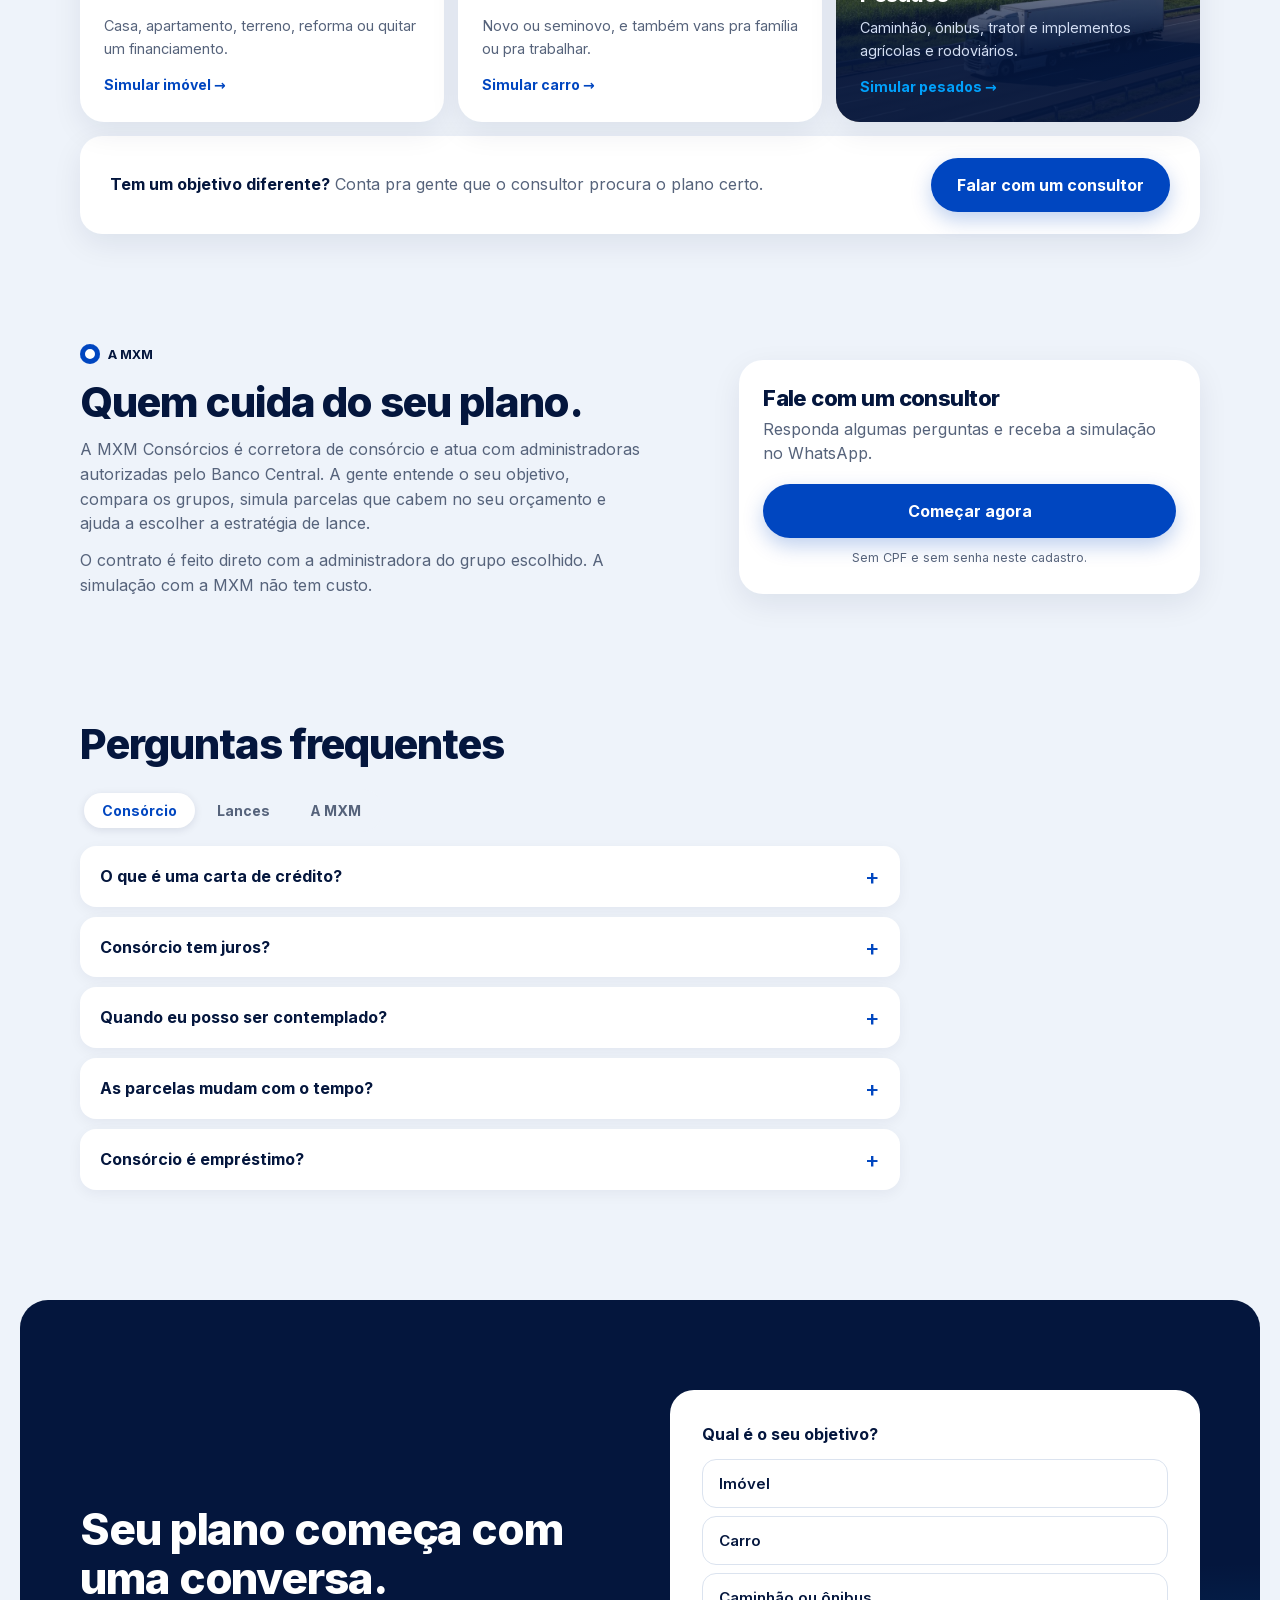
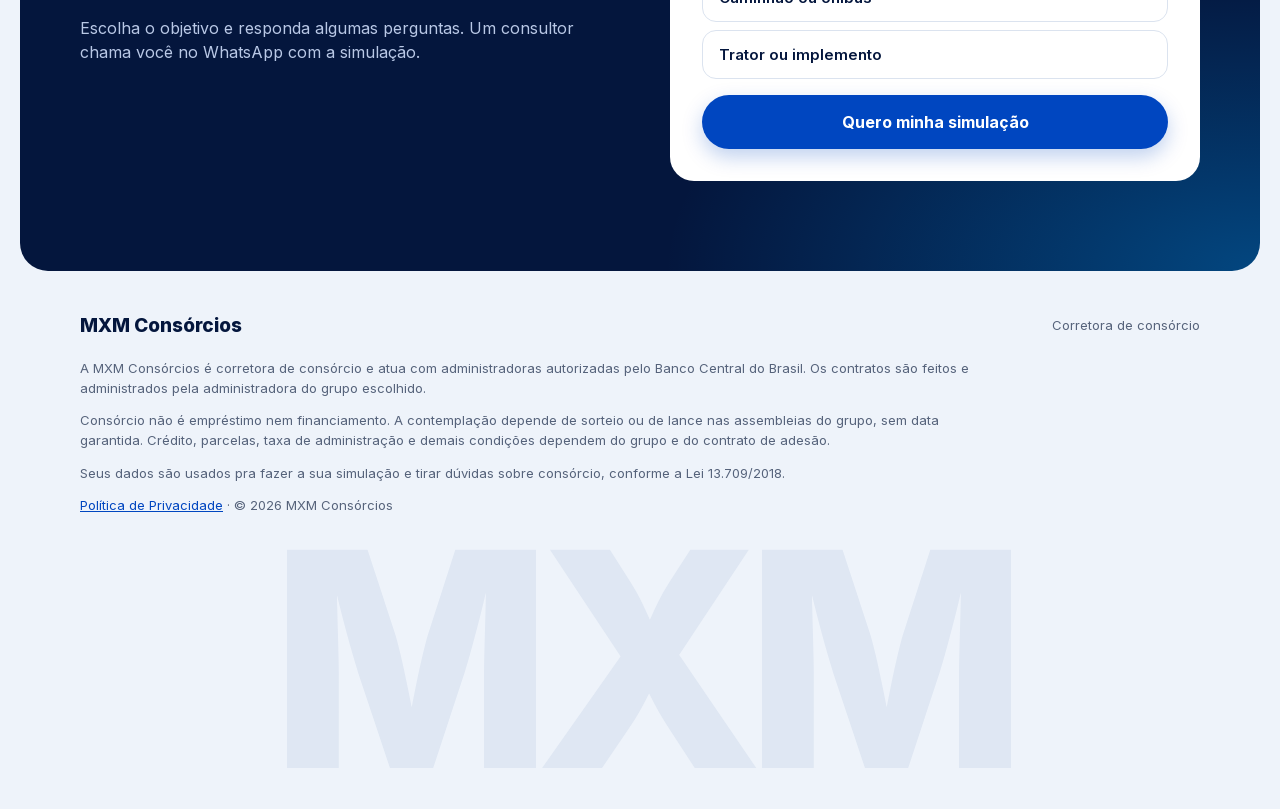
==== commit 8f8198de: "Site novo no estilo konq: MXM como corretora de consórcio Layout novo, simulador de carta, FAQ em ab" ====
--- a/index.html
+++ b/index.html
@@ -3,157 +3,287 @@
 <head>
 <meta charset="utf-8">
 <meta name="viewport" content="width=device-width,initial-scale=1">
-<title>Consórcio Embracon com a MXM Consórcios | Imóvel, carro, moto e mais</title>
-<meta name="description" content="Consórcio de imóvel, carro, moto, pesados e serviços, sem juros. A MXM Consórcios é parceira autorizada Embracon. Responda algumas perguntas e receba sua simulação pelo WhatsApp.">
-<meta name="theme-color" content="#000000">
+<title>MXM Consórcios | Consórcio de imóvel, carro e pesados</title>
+<meta name="description" content="A MXM Consórcios é corretora de consórcio e atua com administradoras autorizadas pelo Banco Central. Imóvel, carro e pesados, sem juros. Simulação pelo WhatsApp.">
+<meta name="theme-color" content="#04163d">
 <link rel="icon" href="assets/favicon.svg" type="image/svg+xml">
 <link rel="preload" href="assets/inter.woff2" as="font" type="font/woff2" crossorigin>
-<link rel="stylesheet" href="assets/site.css?v=2">
+<link rel="stylesheet" href="assets/site.css?v=4">
 <meta name="robots" content="noindex">
-<meta property="og:title" content="Consórcio Embracon com a MXM Consórcios | Imóvel, carro, moto e mais">
-<meta property="og:description" content="Consórcio de imóvel, carro, moto, pesados e serviços, sem juros. A MXM Consórcios é parceira autorizada Embracon. Responda algumas perguntas e receba sua simulação pelo WhatsApp.">
+<meta property="og:title" content="MXM Consórcios | Corretora de consórcio">
+<meta property="og:description" content="Consórcio de imóvel, carro e pesados, sem juros. Simulação gratuita pelo WhatsApp.">
+<script type="text/javascript">
+(function(c,l,a,r,i,t,y){c[a]=c[a]||function(){(c[a].q=c[a].q||[]).push(arguments)};t=l.createElement(r);t.async=1;t.src="https://www.clarity.ms/tag/"+i;y=l.getElementsByTagName(r)[0];y.parentNode.insertBefore(t,y);})(window,document,"clarity","script","zcet7yu46v");
+</script>
 </head>
 <body>
 
 <div class="lp">
-<header class="top"><div class="wrap">
-  <div class="mxm">MXM Consórcios</div>
-  <div class="parc"><span>Parceira<br>autorizada</span><img src="assets/embracon-branco.svg" alt="Consórcio Embracon" width="64" height="34"></div>
-  <button class="pill" type="button" data-quiz>Simular agora</button>
+<header class="nav"><div class="wrap">
+  <a class="marca" href="#topo" aria-label="MXM Consórcios">
+    <span class="mxm">MXM</span><span class="sep"></span><span class="mxs">Consórcios</span>
+  </a>
+  <nav class="links"><a href="#como">Como funciona</a><a href="#simular">Simular</a><a href="#objetivos">Objetivos</a><a href="#sobre">A MXM</a><a href="#faq">Dúvidas</a></nav>
+  <button class="pill" type="button" data-quiz>Falar com um consultor <span class="seta">→</span></button>
 </div></header>
 
-<main>
+<main id="topo">
 <section class="hero"><div class="wrap">
+  <div class="htxt">
+    <h1>Consórcio com um plano feito pra você.</h1>
+    <p class="azul">Sem juros, sem entrada obrigatória.</p>
+    <p class="sub">Você conta o que quer conquistar. A gente monta o plano com parcela que cabe no seu mês e uma estratégia de lance pra chegar lá antes.</p>
+    <div class="acoes">
+      <button class="btn" type="button" data-quiz>Falar com um consultor</button>
+      <a class="btn claro" href="#simular">Simular uma carta</a>
+    </div>
+    <p class="mini"><span class="pt"></span>Atendimento humano pelo WhatsApp</p>
+  </div>
+  <div class="hfoto">
+    <img src="assets/img/familia.webp" alt="Família feliz em frente à casa nova" width="1100" height="803" fetchpriority="high">
+    <div class="flut">
+      <small>Juros no consórcio</small>
+      <strong>R$ 0</strong>
+      <span>você paga taxa de administração</span>
+    </div>
+  </div>
+</div></section>
+
+<section class="faixa" id="como"><div class="wrap">
+  <div class="ftxt">
+    <p>Todo mundo sabe o que quer conquistar.</p>
+    <p>O que falta é <b>um plano que começa hoje.</b></p>
+    <p>A MXM transforma objetivo em plano, e plano em <b>conquista</b>, com administradoras autorizadas pelo Banco Central.</p>
+  </div>
+  <div class="plano">
+    <div class="ptop"><b>MXM</b><span>Seu plano</span></div>
+    <ul>
+      <li><i>✓</i><div><b>Objetivo</b><small>casa, carro ou pesados</small></div></li>
+      <li><i>✓</i><div><b>Parcela que cabe no mês</b><small>sem apertar o orçamento</small></div></li>
+      <li><i>✓</i><div><b>Estratégia de lance</b><small>sorteio, lance livre ou embutido</small></div></li>
+      <li><i>✓</i><div><b>Carta de crédito</b><small>poder de compra à vista</small></div></li>
+    </ul>
+  </div>
+</div></section>
+
+<section class="blocos"><div class="wrap">
+  <article class="bloco">
+    <div class="btx">
+      <span class="tag"><i></i>Consultoria</span>
+      <h2>Um consultor monta o plano com você.</h2>
+      <p>A gente entende o que você quer conquistar, o prazo que faz sentido e quanto cabe no seu mês. Só depois disso vem a proposta.</p>
+      <p class="rot">Como o plano nasce</p>
+      <ul class="lista">
+        <li><b>Conversa</b><span>o que você quer conquistar e em quanto tempo</span></li>
+        <li><b>Diagnóstico</b><span>quanto cabe no seu mês sem apertar o orçamento</span></li>
+        <li><b>Proposta</b><span>prazo, parcela e taxa de administração na mesma tela</span></li>
+      </ul>
+      <p class="okk">Estratégia antes da assinatura.</p>
+    </div>
+    <div class="bimg"><img src="assets/img/celular.webp" alt="Mulher conversando com o consultor pelo celular" width="1100" height="803" loading="lazy"></div>
+  </article>
+
+  <article class="bloco inv">
+    <div class="btx">
+      <span class="tag"><i></i>Lances</span>
+      <h2>“Vale a pena dar um lance agora?”</h2>
+      <p>Você não depende só do sorteio. O consultor mostra as formas de lance do grupo e qual faz sentido pro seu caso.</p>
+      <p class="rot">As formas de ser contemplado</p>
+      <ul class="lista">
+        <li><b>Sorteio</b><span>todo mês, pra quem está com as parcelas em dia</span></li>
+        <li><b>Lance livre ou fixo</b><span>com recursos próprios, e no imóvel dá pra usar o FGTS</span></li>
+        <li><b>Lance embutido</b><span>parte da própria carta, quando o grupo permite</span></li>
+      </ul>
+      <p class="okk">Você decide. A gente mostra as opções.</p>
+    </div>
+    <div class="bimg graf" aria-hidden="true">
+      <div class="lance">
+        <small>Lance embutido</small>
+        <div class="barra"><i style="width:30%"></i></div>
+        <div class="leg"><span>parte da carta vira lance</span><span>sem desembolso</span></div>
+        <hr>
+        <small>Formas de contemplação</small>
+        <div class="chips"><span>Sorteio</span><span>Lance livre</span><span>Lance fixo</span><span>Embutido</span><span>FGTS no imóvel</span></div>
+      </div>
+    </div>
+  </article>
+
+  <article class="bloco">
+    <div class="btx">
+      <span class="tag"><i></i>Sem juros</span>
+      <h2>Consórcio não é financiamento.</h2>
+      <p>No financiamento o banco empresta o dinheiro dele e cobra juros. No consórcio o dinheiro é do próprio grupo. Por isso não tem juros nem entrada obrigatória.</p>
+      <p class="rot">O que você paga</p>
+      <ul class="lista">
+        <li><b>Taxa de administração</b><span>diluída nas parcelas, já no contrato</span></li>
+        <li><b>Fundo de reserva</b><span>uma proteção do próprio grupo</span></li>
+        <li><b>Seguro, se o plano tiver</b><span>o consultor mostra tudo antes</span></li>
+      </ul>
+      <p class="okk">Tudo na mesa antes de você decidir.</p>
+    </div>
+    <div class="bimg graf" aria-hidden="true">
+      <div class="vs">
+        <div class="vh"><span>Consórcio</span><span>Financiamento</span></div>
+        <div><span><b>Juros</b>não tem</span><span><b>Juros</b>sobre o valor financiado</span></div>
+        <div><span><b>Entrada</b>não é exigida</span><span><b>Entrada</b>costuma ser exigida</span></div>
+        <div><span><b>Na compra</b>poder de compra à vista</span><span><b>Na compra</b>vinculada ao banco</span></div>
+      </div>
+    </div>
+  </article>
+</div></section>
+
+<section class="escuro"><div class="wrap">
+  <h2>Tire a dúvida no WhatsApp.<br>Decida com um consultor.</h2>
+  <p class="lead">Pergunte o que quiser, na hora que quiser. Quem fecha o plano com você é uma pessoa.</p>
+  <div class="tres">
+    <div class="card"><span class="n">1</span><h3>Pergunte sem compromisso</h3><p>Como funciona o lance, o que a carta compra, quanto tempo leva. Sem pressão.</p></div>
+    <div class="card"><span class="n">2</span><h3>Receba sua simulação</h3><p>Grupos, prazos e parcelas das administradoras pro seu perfil, direto no WhatsApp.</p></div>
+    <div class="card"><span class="n">3</span><h3>Decida com calma</h3><p>Ninguém te empurra nada. Você só assina quando o plano fizer sentido.</p></div>
+  </div>
+  <div class="cta"><button class="btn branco" type="button" data-quiz>Quero minha simulação</button></div>
+</div></section>
+
+<section class="sim" id="simular"><div class="wrap">
+  <h2>Faça a conta da sua conquista.</h2>
+  <p class="lead">Escolha o objetivo e o valor da carta. O consultor manda as parcelas certinhas do grupo.</p>
+  <div class="simbox">
+    <div class="simcfg">
+      <div class="abas" role="tablist">
+        <button type="button" class="aba on" data-sim="Imóvel">Imóvel</button>
+        <button type="button" class="aba" data-sim="Carro">Carro</button>
+        <button type="button" class="aba" data-sim="Pesados">Pesados</button>
+      </div>
+      <label for="simv" class="rotv">Quanto você quer de crédito?</label>
+      <output id="simo" class="valor">De R$ 120.000 a R$ 200.000</output>
+      <input type="range" id="simv" min="0" max="4" step="1" value="1">
+      <div class="ext"><span id="simmin"></span><span id="simmax"></span></div>
+    </div>
+    <div class="simres">
+      <small>Sua carta</small>
+      <strong id="simr">Imóvel</strong>
+      <p>A parcela depende do grupo e do prazo. Sem juros: você paga a taxa de administração, diluída nas parcelas.</p>
+      <button class="btn branco" type="button" id="simb">Ver minhas parcelas</button>
+    </div>
+  </div>
+</div></section>
+
+<section class="obj" id="objetivos"><div class="wrap">
+  <h2>O que você quer conquistar?</h2>
+  <div class="objs">
+    <button class="ob" type="button" data-tipo="Imóvel">
+      <span class="ic"><svg viewBox="0 0 24 24" fill="none" stroke="currentColor" stroke-width="1.8" stroke-linecap="round" stroke-linejoin="round" aria-hidden="true"><path d="M3 11l9-7 9 7"/><path d="M5 10v10h14V10"/><path d="M10 20v-6h4v6"/></svg></span>
+      <b>Imóvel</b><span>Casa, apartamento, terreno, reforma ou quitar um financiamento.</span><em>Simular imóvel →</em>
+    </button>
+    <button class="ob" type="button" data-tipo="Carro">
+      <span class="ic"><svg viewBox="0 0 24 24" fill="none" stroke="currentColor" stroke-width="1.8" stroke-linecap="round" stroke-linejoin="round" aria-hidden="true"><path d="M3 13l2-5a2 2 0 0 1 2-1h10a2 2 0 0 1 2 1l2 5v5H3z"/><path d="M3 13h18"/><circle cx="7.5" cy="16" r="1"/><circle cx="16.5" cy="16" r="1"/></svg></span>
+      <b>Carro</b><span>Novo ou seminovo, e também vans pra família ou pra trabalhar.</span><em>Simular carro →</em>
+    </button>
+    <button class="ob foto" type="button" data-tipo="Caminhão">
+      <img src="assets/img/caminhao.webp" alt="" width="1100" height="803" loading="lazy">
+      <span class="cx"><b>Pesados</b><span>Caminhão, ônibus, trator e implementos agrícolas e rodoviários.</span><em>Simular pesados →</em></span>
+    </button>
+  </div>
+  <div class="outro"><p><b>Tem um objetivo diferente?</b> Conta pra gente que o consultor procura o plano certo.</p><button class="btn" type="button" data-quiz>Falar com um consultor</button></div>
+</div></section>
+
+<section class="sobre" id="sobre"><div class="wrap">
   <div>
-    <p class="eyebrow">Planejamento sem juros e sem entrada</p>
-    <h1>Conquiste sua casa, seu carro ou seu próximo objetivo com parcelas que <em>cabem no seu bolso.</em></h1>
-    <p class="sub">No consórcio você não paga juros de banco nem precisa dar entrada. Escolha o que você quer conquistar e faça sua simulação gratuita em menos de 1 minuto.</p>
-  </div>
+    <span class="tag"><i></i>A MXM</span>
+    <h2>Quem cuida do seu plano.</h2>
+    <p>A MXM Consórcios é corretora de consórcio e atua com administradoras autorizadas pelo Banco Central. A gente entende o seu objetivo, compara os grupos, simula parcelas que cabem no seu orçamento e ajuda a escolher a estratégia de lance.</p>
+    <p>O contrato é feito direto com a administradora do grupo escolhido. A simulação com a MXM não tem custo.</p>
+  </div>
+  <div class="contato">
+    <h3>Fale com um consultor</h3>
+    <p>Responda algumas perguntas e receba a simulação no WhatsApp.</p>
+    <button class="btn" type="button" data-quiz>Começar agora</button>
+    <small>Sem CPF e sem senha neste cadastro.</small>
+  </div>
+</div></section>
+
+<section class="faq" id="faq"><div class="wrap">
+  <h2>Perguntas frequentes</h2>
+  <div class="abas fa" role="tablist">
+    <button type="button" class="aba on" data-fq="c">Consórcio</button>
+    <button type="button" class="aba" data-fq="l">Lances</button>
+    <button type="button" class="aba" data-fq="m">A MXM</button>
+  </div>
+  <div class="fqs" data-g="c">
+    <details><summary>O que é uma carta de crédito?</summary><p>É o crédito liberado quando você é contemplado, no valor contratado. Com ela você negocia o imóvel, o carro ou o pesado direto com o vendedor, com poder de compra à vista.</p></details>
+    <details><summary>Consórcio tem juros?</summary><p>Não. Você paga a taxa de administração, incluída na parcela, e o fundo de reserva do grupo. O consultor mostra todos os valores antes de você decidir.</p></details>
+    <details><summary>Quando eu posso ser contemplado?</summary><p>Você concorre todo mês nas assembleias, por sorteio ou por lance. Pode ser nos primeiros meses ou ao longo do prazo. Não existe data garantida: o consórcio é uma compra planejada.</p></details>
+    <details><summary>As parcelas mudam com o tempo?</summary><p>O crédito e as parcelas são reajustados pelo índice previsto no contrato do grupo, pra carta acompanhar o preço do bem.</p></details>
+    <details><summary>Consórcio é empréstimo?</summary><p>Não. No consórcio você não recebe dinheiro na hora. Você participa de um grupo e recebe a carta de crédito quando for contemplado.</p></details>
+  </div>
+  <div class="fqs" data-g="l" hidden>
+    <details><summary>Como funciona o sorteio?</summary><p>O sorteio segue o regulamento do grupo, em geral com base na Loteria Federal. Quem está com as parcelas em dia concorre.</p></details>
+    <details><summary>O que é lance embutido?</summary><p>É usar parte da própria carta como lance, sem tirar dinheiro do bolso. O percentual depende da administradora e do grupo. Se for contemplado, o valor do lance sai da carta.</p></details>
+    <details><summary>Posso usar o FGTS?</summary><p>No consórcio de imóvel, em geral sim, dentro das regras do FGTS e do grupo. O consultor confere no seu caso.</p></details>
+    <details><summary>E se eu não tiver dinheiro pra dar lance?</summary><p>Sem problema. O lance é opcional. Com as parcelas em dia você concorre aos sorteios todos os meses, e ainda tem o lance embutido.</p></details>
+  </div>
+  <div class="fqs" data-g="m" hidden>
+    <details><summary>Como a MXM me ajuda?</summary><p>A MXM é corretora de consórcio: entende o seu objetivo, compara os grupos das administradoras, simula parcelas que cabem no seu orçamento e ajuda na estratégia de lance. A simulação não tem custo.</p></details>
+    <details><summary>Quem administra o consórcio?</summary><p>Administradoras autorizadas e fiscalizadas pelo Banco Central, conforme a Lei 11.795/2008. O contrato é feito direto com a administradora do grupo escolhido.</p></details>
+    <details><summary>O que vocês fazem com meus dados?</summary><p>Seus dados são usados pra preparar a simulação e falar com você pelo WhatsApp. Está tudo na <a href="privacidade.html">Política de Privacidade</a>. A gente não pede CPF nem senha neste cadastro.</p></details>
+  </div>
+</div></section>
+
+<section class="final" id="final"><div class="wrap">
   <div>
-    <div class="escolha">
-      <h2>O que você quer conquistar?</h2>
-      <div class="tipos">
-      <button class="tipo" type="button" data-tipo="Imóvel"><span class="ic"><svg viewBox="0 0 24 24" fill="none" stroke="currentColor" stroke-width="1.8" stroke-linecap="round" stroke-linejoin="round" aria-hidden="true"><path d="M3 11l9-7 9 7"/><path d="M5 10v10h14V10"/><path d="M10 20v-6h4v6"/></svg></span><span>Imóvel<small>Casa, apartamento, terreno ou construção</small></span></button>
-      <button class="tipo" type="button" data-tipo="Carro"><span class="ic"><svg viewBox="0 0 24 24" fill="none" stroke="currentColor" stroke-width="1.8" stroke-linecap="round" stroke-linejoin="round" aria-hidden="true"><path d="M3 13l2-5a2 2 0 0 1 2-1h10a2 2 0 0 1 2 1l2 5v5H3z"/><path d="M3 13h18"/><circle cx="7.5" cy="16" r="1"/><circle cx="16.5" cy="16" r="1"/></svg></span><span>Carro<small>Novo ou seminovo</small></span></button>
-      <button class="tipo" type="button" data-tipo="Moto"><span class="ic"><svg viewBox="0 0 24 24" fill="none" stroke="currentColor" stroke-width="1.8" stroke-linecap="round" stroke-linejoin="round" aria-hidden="true"><circle cx="5.5" cy="16" r="3.5"/><circle cx="18.5" cy="16" r="3.5"/><path d="M5.5 16l4-6h5l4 6"/><path d="M14 7h3l1.5 3"/></svg></span><span>Moto<small>A primeira moto ou um modelo maior</small></span></button>
-      <button class="tipo" type="button" data-tipo="Caminhão"><span class="ic"><svg viewBox="0 0 24 24" fill="none" stroke="currentColor" stroke-width="1.8" stroke-linecap="round" stroke-linejoin="round" aria-hidden="true"><path d="M2 6h11v11H2z"/><path d="M13 10h5l4 4v3h-9z"/><circle cx="6.5" cy="18" r="2"/><circle cx="17.5" cy="18" r="2"/></svg></span><span>Caminhão<small>Pra trabalhar ou ampliar a frota</small></span></button>
-      <button class="tipo" type="button" data-tipo="Trator ou máquina"><span class="ic"><svg viewBox="0 0 24 24" fill="none" stroke="currentColor" stroke-width="1.8" stroke-linecap="round" stroke-linejoin="round" aria-hidden="true"><circle cx="7" cy="16" r="4.5"/><circle cx="18.5" cy="17.5" r="2.5"/><path d="M4 11V5h7l2 6h5a3 3 0 0 1 3 3v1"/><path d="M11.5 16H16"/></svg></span><span>Trator ou máquina<small>Maquinário agrícola ou de obra</small></span></button>
-      <button class="tipo" type="button" data-tipo="Serviços"><span class="ic"><svg viewBox="0 0 24 24" fill="none" stroke="currentColor" stroke-width="1.8" stroke-linecap="round" stroke-linejoin="round" aria-hidden="true"><path d="M4 8h16v12H4z"/><path d="M9 8V5h6v3"/><path d="M4 13h16"/></svg></span><span>Serviços<small>Reforma, festa, viagem ou estudo</small></span></button>
-      </div>
-    </div>
-    <p class="selo1">Simulação gratuita e sem compromisso</p>
-  </div>
-</div></section>
-
-<section class="benef"><div class="wrap">
-  <div class="bens">
-    <div class="ben"><span class="ic"><svg viewBox="0 0 24 24" fill="none" stroke="currentColor" stroke-width="1.8" stroke-linecap="round" stroke-linejoin="round" aria-hidden="true"><circle cx="12" cy="12" r="9"/><path d="M8 16l8-8"/><circle cx="9" cy="9" r="1"/><circle cx="15" cy="15" r="1"/></svg></span><div><h3>Sem juros</h3><p>Você paga a taxa de administração, diluída nas parcelas.</p></div></div>
-    <div class="ben"><span class="ic"><svg viewBox="0 0 24 24" fill="none" stroke="currentColor" stroke-width="1.8" stroke-linecap="round" stroke-linejoin="round" aria-hidden="true"><path d="M4 7h16v11H4z"/><path d="M4 11h16"/><path d="M8 15h3"/></svg></span><div><h3>Sem entrada obrigatória</h3><p>Pra entrar no grupo não é exigida entrada.</p></div></div>
-    <div class="ben"><span class="ic"><svg viewBox="0 0 24 24" fill="none" stroke="currentColor" stroke-width="1.8" stroke-linecap="round" stroke-linejoin="round" aria-hidden="true"><path d="M12 3l8 3v6c0 4.5-3.2 7.8-8 9-4.8-1.2-8-4.5-8-9V6z"/><path d="M9 12l2 2 4-4"/></svg></span><div><h3>Autorizada pelo Banco Central</h3><p>A Embracon administra consórcios desde 1988.</p></div></div>
-    <div class="ben"><span class="ic"><svg viewBox="0 0 24 24" fill="none" stroke="currentColor" stroke-width="1.8" stroke-linecap="round" stroke-linejoin="round" aria-hidden="true"><circle cx="12" cy="8" r="4"/><path d="M4 21c0-4 3.6-7 8-7s8 3 8 7"/></svg></span><div><h3>Especialista do começo ao fim</h3><p>Atendimento humano pelo WhatsApp.</p></div></div>
-  </div>
-</div></section>
-
-<section class="sec"><div class="wrap">
-  <h2>Como funciona o consórcio na prática?</h2>
-  <p class="lead">Uma forma simples e planejada de comprar bens de alto valor sem depender dos juros do financiamento.</p>
-  <div class="trio">
-    <div class="passo"><span class="n">1</span><h3>Você entra num grupo com o mesmo objetivo</h3><p>Você escolhe o valor da carta de crédito, que é o dinheiro pra comprar o seu bem, e define quanto pode pagar por mês. O que todos pagam forma o fundo comum do grupo.</p></div>
-    <div class="passo"><span class="n">2</span><h3>Todo mês acontecem as assembleias</h3><p>Em cada assembleia, participantes recebem a carta de crédito por sorteio ou por lance. Quem está com as parcelas em dia concorre.</p></div>
-    <div class="passo"><span class="n">3</span><h3>Você é contemplado e escolhe onde comprar</h3><p>Com a carta na mão, você negocia o imóvel, o carro ou o serviço com poder de compra à vista, e segue pagando as parcelas até o fim do plano.</p></div>
-  </div>
-  <div class="cta2"><button class="btn" data-quiz>Quero ver quanto fica a minha parcela</button></div>
-</div></section>
-
-<section class="sec cinza"><div class="wrap">
-  <h2>Por que o consórcio não cobra juros?</h2>
-  <p class="lead">No financiamento, o banco empresta o dinheiro dele e cobra juros. No consórcio, o dinheiro é do próprio grupo. Por isso não tem juros nem entrada obrigatória.</p>
-  <div class="comp vs">
-    <div><span>Consórcio Embracon</span><span>Financiamento</span></div>
-    <div><span><b>Juros</b>Não tem</span><span><b>Juros</b>Cobrados sobre o valor financiado</span></div>
-    <div><span><b>Entrada</b>Não é exigida pra entrar no grupo</span><span><b>Entrada</b>Costuma ser exigida</span></div>
-    <div><span><b>Custo</b>Taxa de administração, diluída nas parcelas</span><span><b>Custo</b>Juros e encargos do banco</span></div>
-    <div><span><b>Na hora da compra</b>Carta com poder de compra à vista</span><span><b>Na hora da compra</b>Compra vinculada ao banco</span></div>
-    <div><span><b>Quando recebe</b>Na contemplação, por sorteio ou lance</span><span><b>Quando recebe</b>Na aprovação do crédito</span></div>
-  </div>
-  <h3 class="sub3">O que é a taxa de administração?</h3>
-  <p class="obs">É o que a administradora cobra pra organizar as assembleias, gerir o fundo comum e cuidar da documentação. Ela está no contrato e vem diluída nas parcelas ao longo do plano. O crédito e as parcelas podem ser reajustados conforme o contrato do grupo. O especialista mostra a taxa e todas as condições antes de você decidir.</p>
-  <div class="cta2"><button class="btn" data-quiz>Fazer minha simulação</button></div>
-</div></section>
-
-<section class="sec"><div class="wrap">
-  <h2>Como você recebe a sua carta de crédito?</h2>
-  <p class="lead">Você não depende só do sorteio. Conheça as formas de ser contemplado nas assembleias do grupo.</p>
-  <div class="trio">
-    <div class="passo"><h3>Sorteio</h3><p>Todo mês, quem está com as parcelas em dia concorre nas assembleias, em igualdade de condições.</p></div>
-    <div class="passo"><h3>Lance</h3><p>Se você tem um valor guardado, pode ofertar um lance pra tentar antecipar a carta. Os maiores lances da assembleia, dentro das regras do grupo, são contemplados.</p></div>
-    <div class="passo"><h3>Lance embutido</h3><p>Em alguns grupos dá pra usar uma parte da própria carta como lance, sem tirar dinheiro do bolso. O especialista explica se o seu grupo permite e como funciona.</p></div>
-  </div>
-  <p class="obs">A contemplação depende só dos sorteios e dos lances nas assembleias do grupo. Nenhuma administradora ou parceiro sério pode prometer data certa de contemplação.</p>
-  <div class="cta2"><button class="btn" data-quiz>Quero ver as opções pro meu caso</button></div>
-</div></section>
-
-<section class="escura"><div class="wrap">
-  <h2>Tradição e solidez pra cuidar do seu plano</h2>
-  <p class="lead">A Embracon administra consórcios desde 1988, com autorização do Banco Central. Em 2026, a Embracon e a CNP uniram os negócios e formaram o 3º maior grupo de consórcios do Brasil, com R$ 76 bilhões em créditos administrados.</p>
-  <div class="nums">
-    <div class="num"><strong>+600 mil</strong><span>bens entregues</span></div>
-    <div class="num"><strong>+300 mil</strong><span>clientes ativos</span></div>
-    <div class="num"><strong>+2.500</strong><span>contemplações por mês</span></div>
-    <div class="num"><strong>+150</strong><span>filiais e franquias no Brasil</span></div>
-  </div>
-  <p class="fonte">Dados divulgados pela Embracon em embracon.com.br, consultados em novembro de 2026. O contrato do consórcio é feito direto com a Embracon Administradora de Consórcio Ltda. A MXM Consórcios ajuda você a escolher o grupo, o prazo e a estratégia de lance.</p>
-  <div class="cta2"><button class="btn branco" data-quiz>Iniciar minha simulação</button></div>
-</div></section>
-
-<section class="sec cinza"><div class="wrap">
-  <h2>Perguntas frequentes</h2>
-  <div class="faq">
-    <details><summary>O que é uma carta de crédito?</summary><p>É o crédito que a Embracon libera quando você é contemplado, no valor contratado. Com ela você negocia o imóvel, o carro ou o serviço direto com o vendedor, com poder de compra à vista.</p></details>
-    <details><summary>Quando eu posso ser contemplado?</summary><p>Você concorre desde a primeira assembleia do grupo até a última. Pode acontecer nos primeiros meses, por sorteio ou por lance, ou ao longo do prazo do plano. Não existe data garantida: o consórcio é uma compra planejada.</p></details>
-    <details><summary>Consórcio tem juros?</summary><p>Não. Você paga uma taxa de administração, diluída nas parcelas, e pode haver fundo de reserva e seguro, conforme o grupo. O especialista mostra todos os valores antes de você decidir.</p></details>
-    <details><summary>Como a MXM Consórcios me ajuda?</summary><p>A MXM Consórcios é parceira de vendas autorizada da Embracon. A gente entende o seu objetivo, simula parcelas que cabem no seu orçamento e ajuda a escolher o grupo e a estratégia de lance. A simulação não tem custo. O contrato é feito com a Embracon, que administra os grupos.</p></details>
-    <details><summary>E se eu não tiver dinheiro pra dar lance?</summary><p>Não tem problema. O lance é opcional. Com as parcelas em dia, você concorre aos sorteios todos os meses. Em alguns grupos também existe o lance embutido, que usa parte da própria carta.</p></details>
-    <details><summary>Dá pra comprar imóvel ou carro usado?</summary><p>Em geral, sim, dentro das regras do grupo e da administradora. O especialista explica o que cada carta permite comprar.</p></details>
-    <details><summary>As parcelas mudam com o tempo?</summary><p>O crédito e as parcelas são reajustados conforme o índice previsto no contrato do grupo, pra carta acompanhar o preço do bem. O especialista mostra qual é o índice do seu grupo.</p></details>
-    <details><summary>Consórcio é a mesma coisa que empréstimo?</summary><p>Não. No consórcio você não recebe dinheiro na hora. Você participa de um grupo e recebe uma carta de crédito pra comprar o bem ou o serviço quando for contemplado.</p></details>
-    <details><summary>O que vocês fazem com meus dados?</summary><p>Seus dados são usados pela MXM Consórcios e pela Embracon pra preparar a simulação e falar com você pelo WhatsApp. Está tudo na <a href="privacidade.html">Política de Privacidade</a>. A gente não pede CPF nem senha neste cadastro.</p></details>
-  </div>
-</div></section>
-
-<section class="final"><div class="wrap">
-  <h2>Comece pela simulação</h2>
-  <p>Responda algumas perguntas e um especialista chama você no WhatsApp.</p>
-  <div class="cta2"><button class="btn branco" data-quiz>Quero minha simulação</button></div>
+    <h2>Seu plano começa com uma conversa.</h2>
+    <p>Escolha o objetivo e responda algumas perguntas. Um consultor chama você no WhatsApp com a simulação.</p>
+  </div>
+  <div class="fcard">
+    <p class="rotf">Qual é o seu objetivo?</p>
+    <div class="fops">
+      <button type="button" data-tipo="Imóvel">Imóvel</button>
+      <button type="button" data-tipo="Carro">Carro</button>
+      <button type="button" data-tipo="Caminhão">Caminhão ou ônibus</button>
+      <button type="button" data-tipo="Trator ou máquina">Trator ou implemento</button>
+    </div>
+    <button class="btn" type="button" data-quiz>Quero minha simulação</button>
+  </div>
 </div></section>
 </main>
 
 <footer><div class="wrap">
-  <div class="marcas"><div class="mxm">MXM Consórcios<small>Parceira autorizada Embracon</small></div><img src="assets/embracon-branco.svg" alt="Consórcio Embracon" width="82" height="44"></div>
-  <p>Este site é da MXM Consórcios, parceira de vendas autorizada da Embracon. Este não é o site oficial da Embracon. Os contratos de consórcio são feitos e administrados pela Embracon Administradora de Consórcio Ltda., CNPJ 58.113.812/0001-23, autorizada pelo Banco Central do Brasil sob o nº 3/00/223/88.</p>
-  <p>Consórcio não é empréstimo nem financiamento. A contemplação depende só de sorteio ou de lance nas assembleias do grupo, sem data garantida. Valores de crédito, parcelas, taxa de administração e demais condições dependem do grupo e do contrato de adesão.</p>
-  <p>Seus dados são usados só pela MXM Consórcios e pela Embracon pra fazer a sua simulação e tirar dúvidas sobre consórcio, conforme a Lei 13.709/2018. A marca Embracon pertence à sua titular e é usada aqui com autorização.</p>
-  <p><a href="privacidade.html">Política de Privacidade</a></p>
-  <p>© 2026 MXM Consórcios</p>
+  <div class="fmarcas"><span class="mxm">MXM Consórcios</span><span>Corretora de consórcio</span></div>
+  <p>A MXM Consórcios é corretora de consórcio e atua com administradoras autorizadas pelo Banco Central do Brasil. Os contratos são feitos e administrados pela administradora do grupo escolhido.</p>
+  <p>Consórcio não é empréstimo nem financiamento. A contemplação depende de sorteio ou de lance nas assembleias do grupo, sem data garantida. Crédito, parcelas, taxa de administração e demais condições dependem do grupo e do contrato de adesão.</p>
+  <p>Seus dados são usados pra fazer a sua simulação e tirar dúvidas sobre consórcio, conforme a Lei 13.709/2018.</p>
+  <p><a href="privacidade.html">Política de Privacidade</a> · © 2026 MXM Consórcios</p>
+  <div class="marca-d" aria-hidden="true">MXM</div>
 </div></footer>
 <div class="fixa" id="fixa"><button class="btn" type="button" data-quiz>Fazer minha simulação gratuita</button></div>
 </div>
 
 <div class="quiz" id="quiz" aria-live="polite">
   <div class="qtop">
-    <div class="qbar">
-      <button class="volta" id="volta" aria-label="Voltar">‹</button>
-      <div class="mxm esc">MXM Consórcios<small>Parceira autorizada Embracon</small></div>
+    <div class="qmarca"><strong>MXM Consórcios | Corretora de consórcio</strong><small>Simulação gratuita com consultor</small></div>
+    <div class="qbar" id="qbar">
+      <button class="volta" id="volta" type="button" aria-label="Voltar">‹</button>
       <span class="cont" id="cont"></span>
+      <span class="pct" id="pct"></span>
     </div>
     <div class="prog"><i id="prog"></i></div>
   </div>
   <div class="qbody" id="qbody"></div>
 </div>
 
-<script>(function(){var f=document.getElementById('fixa'),e=document.querySelector('.escolha'),z=document.querySelector('.final');if(!f||!e||!('IntersectionObserver' in window))return;var a=1,b=0;function u(){f.classList.toggle('on',!a&&!b)}new IntersectionObserver(function(x){a=x[0].isIntersecting;u()}).observe(e);new IntersectionObserver(function(x){b=x[0].isIntersecting;u()}).observe(z)})();</script>
-<script src="assets/config.js?v=1"></script>
+<script>(function(){var f=document.getElementById('fixa'),e=document.querySelector('.hero'),z=document.querySelector('.final');if(!f||!e||!('IntersectionObserver' in window))return;var a=1,b=0;function u(){f.classList.toggle('on',!a&&!b)}new IntersectionObserver(function(x){a=x[0].isIntersecting;u()}).observe(e);new IntersectionObserver(function(x){b=x[0].isIntersecting;u()}).observe(z)})();</script>
+<script src="assets/config.js?v=2"></script>
 <script src="assets/rt.js?v=1"></script>
-<script src="assets/quiz.js?v=1"></script>
+<script src="assets/quiz.js?v=4"></script>
+<script>(function(){
+ // Simulador: as faixas vêm do quiz (MXQ), então a escolha aqui cai igual na planilha.
+ var t='Imóvel',v=document.getElementById('simv'),o=document.getElementById('simo'),r=document.getElementById('simr'),mi=document.getElementById('simmin'),ma=document.getElementById('simmax');
+ function fx(){return window.MXQ?MXQ.faixas(t):[]}
+ function pinta(){var f=fx();if(!f.length)return;v.max=f.length-1;if(+v.value>f.length-1)v.value=f.length-1;o.textContent=f[v.value];r.textContent=t;mi.textContent=f[0].replace(/^De /,'').replace(/ a .*/,'');ma.textContent=f[f.length-1].replace(/^Acima de /,'+ ');v.style.setProperty('--p',(v.value/(f.length-1)*100)+'%')}
+ document.querySelectorAll('[data-sim]').forEach(function(b){b.addEventListener('click',function(){document.querySelectorAll('[data-sim]').forEach(function(x){x.classList.toggle('on',x===b)});t=b.getAttribute('data-sim');pinta()})});
+ v.addEventListener('input',pinta);
+ document.getElementById('simb').addEventListener('click',function(){window.MXQ&&MXQ.abrir(t,+v.value)});
+ pinta();
+ document.querySelectorAll('[data-fq]').forEach(function(b){b.addEventListener('click',function(){var g=b.getAttribute('data-fq');document.querySelectorAll('[data-fq]').forEach(function(x){x.classList.toggle('on',x===b)});document.querySelectorAll('.fqs').forEach(function(d){d.hidden=d.getAttribute('data-g')!==g})})});
+})();</script>
 </body>
 </html>
--- a/assets/site.css
+++ b/assets/site.css
@@ -1,168 +1,305 @@
 @font-face{font-family:Inter;font-weight:400 800;font-display:swap;src:url(inter.woff2) format("woff2")}
-:root{--r:#ce181e;--r2:#a50f14;--r3:#4f090c;--rl:#f5d2d4;--az:#173161;--k:#141414;--bg:#f5f5f6;--mut:#5b5d62;--line:#e1e2e5}
+/* 14/11/26: layout no estilo konq.com.br em azul (sem marca de administradora). --r* seguem existindo porque o quiz usa. */
+:root{--nv:#04163d;--nv2:#0a2a66;--az:#0046c0;--az2:#00379a;--cl:#00a1fc;--bg:#eef3fa;--k:#0b1b3f;--mut:#56637b;--line:#dbe3ef;
+--r:#0046c0;--r2:#00379a;--r3:#04163d;--rl:#e3eeff;--sh:0 10px 30px rgba(4,22,61,.08)}
 *{box-sizing:border-box}
-html{-webkit-text-size-adjust:100%}
-body{margin:0;font-family:Inter,system-ui,-apple-system,"Segoe UI",Roboto,sans-serif;font-weight:400;color:var(--k);background:#fff;font-size:16px;line-height:1.55}
+html{-webkit-text-size-adjust:100%;scroll-behavior:smooth}
+html{overflow-x:clip}
+body{margin:0;font-family:Inter,system-ui,-apple-system,"Segoe UI",Roboto,sans-serif;color:var(--k);background:var(--bg);font-size:16px;line-height:1.55;overflow-x:hidden}
 img{max-width:100%;height:auto;display:block}
-a{color:var(--r)}
-h1,h2,h3{font-weight:800;letter-spacing:-.02em;line-height:1.15;margin:0}
-.wrap{max-width:1080px;margin:0 auto;padding:0 20px}
-.mxm{font-weight:800;font-size:19px;letter-spacing:-.02em;color:#fff;line-height:1;white-space:nowrap}
-.mxm small{display:block;font-weight:500;font-size:11px;letter-spacing:.02em;opacity:.85;margin-top:4px}
-.mxm.esc{color:var(--k)}
-.top{background:#000;color:#fff}
-.top .wrap{display:flex;align-items:center;justify-content:space-between;height:68px}
-.parc{display:flex;align-items:center;gap:10px;font-size:11px;line-height:1.25;text-align:right;color:#d9d9d9}
-.parc img{height:34px;width:auto}
-.hero{background:linear-gradient(100deg,#000 0%,#1a0304 38%,#6e0c10 78%,#a50f14 100%);color:#fff;padding:30px 0 40px}
-.eyebrow{font-weight:600;font-size:13px;color:#f08185;margin:0 0 10px;letter-spacing:.01em}
-.hero h1{font-size:31px}
-.hero h1 em{font-style:normal;color:#f08185}
-.hero p.sub{margin:14px 0 22px;font-size:17px;color:#ececec}
-.escolha{background:#fff;color:var(--k);border-radius:16px;padding:20px 16px 16px}
-.escolha h2{font-size:19px;margin:0 4px 14px}
-.tipos{display:flex;flex-direction:column;gap:8px}
-.tipo{display:flex;align-items:center;gap:14px;width:100%;text-align:left;border:1.5px solid var(--line);background:#fff;border-radius:12px;padding:12px 14px;font:700 17px Inter,sans-serif;color:var(--k);cursor:pointer;min-height:60px}
-.tipo:hover,.tipo:focus-visible{border-color:var(--r);outline:0}
-.tipo .ic{flex:none;width:40px;height:40px;border-radius:50%;background:var(--rl);display:flex;align-items:center;justify-content:center;color:var(--r)}
-.tipo .ic svg{width:22px;height:22px}
-.tipo small{display:block;font-weight:400;font-size:13px;color:var(--mut)}
-.tipo::after{content:"›";margin-left:auto;font-size:24px;color:var(--r);font-weight:500}
-.nota{font-size:13px;color:var(--mut);margin:12px 4px 0}
-.hero .selos{list-style:none;margin:20px 0 0;padding:0;display:flex;flex-direction:column;gap:8px;font-size:14px;color:#ececec}
-.hero .selos li{display:flex;gap:8px;align-items:flex-start}
-.hero .selos li::before{content:"✓";color:#f08185;font-weight:800}
-.btn{display:flex;align-items:center;justify-content:center;width:100%;border:0;border-radius:10px;background:var(--r);color:#fff;font:700 17px Inter,sans-serif;padding:16px 24px;cursor:pointer;min-height:56px;box-shadow:0 0 0 4px rgba(206,24,30,.18)}
-.btn:hover{background:var(--r2)}
+a{color:var(--az)}
+h1,h2,h3{font-weight:800;letter-spacing:-.025em;line-height:1.12;margin:0;color:var(--nv)}
+.wrap{max-width:1160px;margin:0 auto;padding:0 20px}
+.btn{display:inline-flex;align-items:center;justify-content:center;width:100%;border:0;border-radius:999px;background:var(--az);color:#fff;font:700 16px Inter,sans-serif;padding:15px 26px;cursor:pointer;min-height:54px;text-decoration:none;box-shadow:0 8px 20px rgba(0,70,192,.25);transition:background .15s}
+.btn:hover{background:var(--az2)}
 .btn:disabled{opacity:.45;cursor:default}
-.btn.branco{background:#fff;color:var(--r);box-shadow:none}
-.sec{padding:48px 0}
-.sec h2{font-size:27px;margin-bottom:10px}
-.sec .lead{color:var(--mut);margin:0 0 24px;font-size:17px}
-.cinza{background:var(--bg)}
-.passo{background:#fff;border:1px solid var(--line);border-radius:14px;padding:22px 20px;margin-bottom:10px}
-.passo .n{display:inline-flex;width:34px;height:34px;border-radius:50%;background:var(--r);color:#fff;font-weight:800;align-items:center;justify-content:center;margin-bottom:12px}
-.passo h3{font-size:19px;margin-bottom:6px}
-.passo p{margin:0;color:var(--mut)}
-.comp{border:1px solid var(--line);border-radius:14px;overflow:hidden}
-.comp div{display:grid;grid-template-columns:1fr 1fr;border-top:1px solid var(--line)}
-.comp div:first-child{border-top:0;background:var(--k);color:#fff;font-weight:700}
-.comp span{padding:14px 14px;font-size:15px}
-.comp span+span{border-left:1px solid var(--line)}
-.comp div:first-child span+span{border-left-color:#333}
-.comp b{display:block;font-size:12px;font-weight:600;color:var(--mut);text-transform:uppercase;letter-spacing:.04em;margin-bottom:2px}
-.obs{font-size:14px;color:var(--mut);margin-top:14px}
-.escura{background:linear-gradient(100deg,#000 0%,#1a0304 45%,#6e0c10 100%);color:#fff;padding:48px 0}
-.escura h2{font-size:27px;margin-bottom:10px}
-.escura .lead{color:#e3e3e3;margin:0 0 24px;font-size:17px}
-.nums{display:grid;grid-template-columns:1fr 1fr;gap:10px}
-.num{background:rgba(255,255,255,.07);border:1px solid rgba(255,255,255,.14);border-radius:14px;padding:18px 16px}
-.num strong{display:block;font-size:26px;font-weight:800;letter-spacing:-.02em;line-height:1.1}
-.num span{font-size:14px;color:#e3e3e3}
-.fonte{font-size:12px;color:#bdbdbd;margin-top:16px}
-details{background:#fff;border:1px solid var(--line);border-radius:14px;margin-bottom:10px;padding:0 20px}
-summary{font-weight:700;padding:18px 28px 18px 0;cursor:pointer;list-style:none;position:relative}
-summary::-webkit-details-marker{display:none}
-summary::after{content:"+";position:absolute;right:0;top:14px;font-size:24px;font-weight:500;color:var(--r)}
-details[open] summary::after{content:"−"}
-details p{margin:0;padding:0 0 18px;color:var(--mut)}
-.cta2{max-width:420px;margin:28px auto 0}
-.final{background:var(--r);color:#fff;padding:48px 0;text-align:center}
-.final h2{font-size:27px;margin-bottom:10px}
-.final p{margin:0;font-size:17px}
-footer{background:#000;color:#bdbdbd;padding:36px 0 44px;font-size:13px}
-footer .marcas{display:flex;align-items:center;justify-content:space-between;margin-bottom:20px}
-footer .marcas img{height:44px;width:auto}
-footer p{margin:0 0 12px}
-footer a{color:#fff}
-/* quiz */
-.quiz{display:none;min-height:100vh;min-height:100dvh;background:#fff}
+.btn.claro{background:#fff;color:var(--nv);box-shadow:var(--sh)}
+.btn.branco{background:#fff;color:var(--az);box-shadow:none}
+.btn.branco:hover{background:#eaf1ff}
+.tag{display:inline-flex;align-items:center;gap:8px;font-size:13px;font-weight:700;color:var(--nv);margin-bottom:14px}
+.tag i{width:20px;height:20px;border-radius:50%;background:var(--az);box-shadow:inset 0 0 0 5px var(--az),inset 0 0 0 10px #fff}
+.lead{color:var(--mut);font-size:17px;max-width:620px;margin:12px 0 0}
+
+/* topo */
+.nav{position:sticky;top:0;z-index:6;background:rgba(238,243,250,.92);backdrop-filter:saturate(1.4) blur(10px);-webkit-backdrop-filter:saturate(1.4) blur(10px)}
+.nav .wrap{display:flex;align-items:center;justify-content:space-between;height:66px;gap:16px}
+.marca{display:flex;align-items:center;gap:10px;text-decoration:none}
+.marca .mxm{font-weight:800;font-size:20px;color:var(--nv);letter-spacing:-.03em}
+.marca .sep{width:1px;height:20px;background:#b9c5d8}
+.marca .mxs{font-weight:600;font-size:15px;color:var(--az);letter-spacing:-.01em}
+.links{display:none;gap:26px}
+.links a{color:var(--nv);text-decoration:none;font-size:14px;font-weight:600}
+.pill{display:inline-flex;align-items:center;gap:10px;border:0;background:#fff;color:var(--nv);font:700 13px Inter,sans-serif;border-radius:999px;padding:7px 7px 7px 16px;box-shadow:var(--sh);cursor:pointer;white-space:nowrap}
+.pill .seta{display:inline-flex;width:26px;height:26px;border-radius:50%;background:var(--az);color:#fff;align-items:center;justify-content:center;font-size:14px}
+
+/* hero */
+.hero{padding:26px 0 56px}
+.hero .wrap{display:grid;gap:30px}
+.hero h1{font-size:36px}
+.azul{color:var(--az);font-weight:700;font-size:18px;margin:14px 0 0}
+.sub{color:var(--mut);margin:14px 0 24px;max-width:470px}
+.acoes{display:grid;gap:10px}
+.mini{display:flex;align-items:center;gap:10px;font-size:13px;color:var(--mut);margin:18px 0 0}
+.mini .pt{width:10px;height:10px;border-radius:50%;background:#22c55e;box-shadow:0 0 0 4px rgba(34,197,94,.18)}
+.hfoto{position:relative}
+.hfoto img{border-radius:28px;aspect-ratio:4/4.2;object-fit:cover;object-position:52% 50%;width:100%;box-shadow:0 30px 60px rgba(4,22,61,.15)}
+.flut{position:absolute;right:12px;top:16px;background:#fff;border-radius:16px;padding:12px 16px;box-shadow:0 14px 34px rgba(4,22,61,.16);transform:rotate(3deg);text-align:center;min-width:140px}
+.flut small{display:block;font-size:11px;font-weight:600;color:var(--mut)}
+.flut strong{display:block;font-size:28px;color:var(--nv);letter-spacing:-.03em;line-height:1.1}
+.flut span{display:block;font-size:11px;color:var(--mut)}
+
+/* faixa azul */
+.faixa{background:var(--az);border-radius:28px;margin:0 8px;padding:48px 0;color:#fff;background-image:radial-gradient(120% 120% at 100% 0,var(--cl) 0,rgba(0,161,252,0) 55%)}
+.faixa .wrap{display:grid;gap:30px;align-items:center}
+.ftxt p{font-size:22px;font-weight:700;letter-spacing:-.02em;line-height:1.3;margin:0 0 12px;color:#d7e6ff}
+.ftxt p:first-child{color:#fff}
+.ftxt b{color:#fff}
+.plano{background:#fff;color:var(--k);border-radius:22px;padding:22px;box-shadow:0 30px 60px rgba(4,22,61,.25);max-width:420px;width:100%;justify-self:center}
+.ptop{display:flex;justify-content:space-between;align-items:center;padding-bottom:14px;border-bottom:1px solid var(--line);font-size:13px;font-weight:700;color:var(--mut)}
+.ptop img{height:16px;width:auto}
+.plano ul{list-style:none;margin:6px 0 0;padding:0}
+.plano li{display:flex;gap:12px;align-items:center;padding:12px 0;border-bottom:1px solid var(--line)}
+.plano li:last-child{border:0}
+.plano li i{flex:none;width:28px;height:28px;border-radius:50%;background:var(--rl);color:var(--az);display:flex;align-items:center;justify-content:center;font-style:normal;font-weight:800;font-size:14px}
+.plano li b{display:block;font-size:15px;color:var(--nv)}
+.plano li small{color:var(--mut);font-size:13px}
+
+/* blocos alternados */
+.blocos{padding:56px 0 20px}
+.blocos .wrap{display:grid;gap:22px}
+.bloco{display:grid;background:#fff;border-radius:26px;overflow:hidden;box-shadow:var(--sh)}
+.btx{padding:30px 24px}
+.btx h2{font-size:28px}
+.btx>p{color:var(--mut);margin:14px 0 0}
+.rot{font-size:11px!important;font-weight:700;letter-spacing:.12em;text-transform:uppercase;color:var(--mut);margin:22px 0 4px!important}
+.lista{list-style:none;margin:0;padding:0}
+.lista li{padding:12px 0 12px 30px;border-bottom:1px solid var(--line);position:relative}
+.lista li::before{content:"";position:absolute;left:0;top:15px;width:16px;height:16px;border-radius:5px;border:2px solid var(--az)}
+.lista b{display:block;color:var(--nv);font-size:15px}
+.lista span{color:var(--mut);font-size:13.5px}
+.okk{font-weight:700;color:var(--nv);font-size:14px;margin:16px 0 0!important}
+.okk::before{content:"✓";display:inline-flex;width:18px;height:18px;border-radius:50%;border:1.5px solid var(--az);color:var(--az);font-size:11px;align-items:center;justify-content:center;margin-right:8px}
+.bimg{min-height:240px;position:relative}
+.bimg img{position:absolute;inset:0;width:100%;height:100%;object-fit:cover}
+.bimg::after{content:"";position:absolute;inset:0;background:linear-gradient(0deg,rgba(0,70,192,.18),rgba(0,70,192,.05))}
+.bimg.graf{background:linear-gradient(140deg,#dfeafc,#c8dcfb);display:flex;align-items:center;justify-content:center;padding:30px 20px}
+.bimg.graf::after{display:none}
+.lance,.vs{background:#fff;border-radius:20px;padding:22px;box-shadow:0 20px 44px rgba(4,22,61,.14);width:100%;max-width:400px}
+.lance small{display:block;font-size:12px;font-weight:700;color:var(--mut);margin-bottom:10px}
+.barra{height:14px;border-radius:99px;background:var(--rl);overflow:hidden}
+.barra i{display:block;height:100%;background:linear-gradient(90deg,var(--az),var(--cl));border-radius:99px}
+.leg{display:flex;justify-content:space-between;font-size:12.5px;color:var(--nv);font-weight:600;margin-top:8px}
+.lance hr{border:0;border-top:1px solid var(--line);margin:18px 0}
+.chips{display:flex;flex-wrap:wrap;gap:8px}
+.chips span{font-size:12.5px;font-weight:600;color:var(--az);background:var(--rl);border-radius:99px;padding:6px 12px}
+.vs>div{display:grid;grid-template-columns:1fr 1fr;gap:12px;padding:11px 0;border-bottom:1px solid var(--line);font-size:13px;color:var(--mut)}
+.vs>div:last-child{border:0}
+.vs b{display:block;color:var(--nv);font-size:12px}
+.vs>div>span:first-child{color:var(--nv)}
+.vs .vh{font-weight:800;color:var(--nv);font-size:13px;padding-top:0}
+.vs .vh span:first-child{color:var(--az)}
+
+/* seção escura */
+.escuro{background:var(--nv);color:#fff;margin:56px 8px 0;border-radius:28px;padding:56px 0;background-image:radial-gradient(90% 80% at 0 0,rgba(0,70,192,.55),rgba(0,70,192,0) 60%)}
+.escuro h2{color:#fff;font-size:30px}
+.escuro .lead{color:#b9c8e6}
+.tres{display:grid;gap:14px;margin-top:30px}
+.card{background:rgba(255,255,255,.06);border:1px solid rgba(255,255,255,.12);border-radius:20px;padding:22px}
+.card .n{display:inline-flex;width:30px;height:30px;border-radius:50%;background:var(--cl);color:var(--nv);font-weight:800;align-items:center;justify-content:center;font-size:14px;margin-bottom:14px}
+.card h3{color:#fff;font-size:18px;margin-bottom:8px}
+.card p{color:#b9c8e6;margin:0;font-size:15px}
+.cta{margin-top:28px;max-width:340px}
+
+/* simulador */
+.sim{padding:64px 0 10px}
+.sim h2,.obj h2,.faq h2{font-size:30px}
+.simbox{display:grid;margin-top:26px;border-radius:26px;overflow:hidden;box-shadow:var(--sh)}
+.simcfg{background:#fff;padding:24px}
+.abas{display:inline-flex;background:var(--bg);border-radius:99px;padding:4px;gap:4px;margin-bottom:24px}
+.aba{border:0;background:none;font:700 14px Inter,sans-serif;color:var(--mut);padding:9px 18px;border-radius:99px;cursor:pointer}
+.aba.on{background:#fff;color:var(--az);box-shadow:0 2px 8px rgba(4,22,61,.1)}
+.rotv{display:block;font-size:14px;font-weight:600;color:var(--mut)}
+.valor{display:block;font-size:24px;font-weight:800;color:var(--nv);letter-spacing:-.02em;margin:6px 0 18px}
+input[type=range]{-webkit-appearance:none;appearance:none;width:100%;height:8px;border-radius:99px;background:linear-gradient(90deg,var(--az) var(--p,25%),var(--line) var(--p,25%));outline:0}
+input[type=range]::-webkit-slider-thumb{-webkit-appearance:none;width:26px;height:26px;border-radius:50%;background:#fff;border:3px solid var(--az);box-shadow:0 4px 10px rgba(0,70,192,.3);cursor:pointer}
+input[type=range]::-moz-range-thumb{width:22px;height:22px;border-radius:50%;background:#fff;border:3px solid var(--az);cursor:pointer}
+.ext{display:flex;justify-content:space-between;font-size:12.5px;color:var(--mut);margin-top:10px}
+.simres{background:var(--az);color:#fff;padding:26px 24px;background-image:radial-gradient(100% 100% at 100% 0,var(--cl),rgba(0,161,252,0) 60%)}
+.simres small{font-size:13px;color:#cfe0ff;font-weight:600}
+.simres strong{display:block;font-size:30px;letter-spacing:-.02em;margin:4px 0 10px}
+.simres p{color:#dbe8ff;font-size:14.5px;margin:0 0 20px}
+
+/* objetivos */
+.obj{padding:64px 0 10px}
+.objs{display:grid;gap:14px;margin-top:26px}
+.ob{display:flex;flex-direction:column;align-items:flex-start;gap:6px;text-align:left;background:#fff;border:0;border-radius:24px;padding:26px 24px;box-shadow:var(--sh);cursor:pointer;font:inherit;color:var(--k);position:relative;overflow:hidden;min-height:230px;transition:transform .15s}
+.ob:hover{transform:translateY(-3px)}
+.ob .ic{width:48px;height:48px;border-radius:14px;background:var(--rl);color:var(--az);display:flex;align-items:center;justify-content:center;margin-bottom:auto}
+.ob .ic svg{width:26px;height:26px}
+.ob b{font-size:22px;color:var(--nv);letter-spacing:-.02em;margin-top:28px}
+.ob>span:not(.ic),.ob .cx>span{color:var(--mut);font-size:14.5px}
+.ob em{font-style:normal;font-weight:700;color:var(--az);font-size:14px;margin-top:8px}
+.ob.foto{padding:0;justify-content:flex-end}
+.ob.foto img{position:absolute;inset:0;width:100%;height:100%;object-fit:cover}
+.ob.foto .cx{position:relative;display:flex;flex-direction:column;gap:6px;padding:80px 24px 24px;width:100%;background:linear-gradient(0deg,rgba(4,22,61,.92) 30%,rgba(4,22,61,0))}
+.ob.foto b{color:#fff;margin:0}
+.ob.foto .cx>span{color:#d3def3}
+.ob.foto em{color:var(--cl)}
+.outro{display:grid;gap:14px;align-items:center;background:#fff;border-radius:22px;padding:22px 24px;margin-top:14px;box-shadow:var(--sh)}
+.outro p{margin:0;color:var(--mut)}
+.outro b{color:var(--nv)}
+
+/* sobre */
+.sobre{padding:64px 0 10px}
+.sobre .wrap{display:grid;gap:22px;align-items:center}
+.sobre h2{font-size:30px;margin-bottom:12px}
+.sobre p{color:var(--mut);margin:0 0 12px;max-width:560px}
+.contato{background:#fff;border-radius:24px;padding:26px 24px;box-shadow:var(--sh)}
+.contato img{height:22px;width:auto;margin-bottom:18px}
+.contato h3{font-size:22px;margin-bottom:6px}
+.contato p{color:var(--mut);margin:0 0 18px}
+.contato small{display:block;text-align:center;color:var(--mut);font-size:12.5px;margin-top:10px}
+
+/* faq */
+.faq{padding:64px 0 10px}
+.faq .abas{margin:22px 0 14px}
+.fqs{display:grid;gap:10px;max-width:820px}
+.fqs[hidden]{display:none}
+.fqs details{background:#fff;border-radius:16px;padding:0 20px;box-shadow:0 4px 14px rgba(4,22,61,.05)}
+.fqs summary{list-style:none;cursor:pointer;font-weight:700;color:var(--nv);padding:18px 30px 18px 0;position:relative}
+.fqs summary::-webkit-details-marker{display:none}
+.fqs summary::after{content:"+";position:absolute;right:0;top:14px;font-size:22px;color:var(--az);font-weight:500}
+.fqs details[open] summary::after{content:"−"}
+.fqs details p{margin:0 0 18px;color:var(--mut)}
+
+/* final */
+.final{background:var(--nv);margin:64px 8px 0;border-radius:28px;padding:52px 0;color:#fff;background-image:radial-gradient(80% 90% at 100% 100%,rgba(0,161,252,.35),rgba(0,161,252,0) 60%)}
+.final .wrap{display:grid;gap:26px;align-items:center}
+.final h2{color:#fff;font-size:32px;margin-bottom:12px}
+.final p{color:#b9c8e6;margin:0}
+.fcard{background:#fff;border-radius:24px;padding:24px;color:var(--k)}
+.rotf{font-weight:700;color:var(--nv)!important;margin:0 0 12px!important}
+.fops{display:flex;flex-direction:column;gap:8px;margin-bottom:16px}
+.fops button{border:1.5px solid var(--line);background:#fff;border-radius:14px;padding:14px 16px;font:600 15px Inter,sans-serif;color:var(--nv);text-align:left;cursor:pointer}
+.fops button:hover{border-color:var(--az);background:#f4f8ff}
+
+/* rodapé */
+footer{padding:40px 0 30px;font-size:13px;color:var(--mut);overflow:hidden}
+.fmarcas{display:flex;align-items:center;justify-content:space-between;margin-bottom:18px}
+.fmarcas .mxm{font-weight:800;font-size:19px;color:var(--nv)}
+.fmarcas img{height:22px;width:auto;filter:brightness(0) saturate(100%) invert(15%) sepia(66%) saturate(2381%) hue-rotate(205deg) brightness(87%)}
+footer p{margin:0 0 12px;max-width:900px}
+.marca-d{font-weight:800;font-size:30vw;line-height:.8;letter-spacing:-.06em;color:#dfe7f3;margin-top:24px;text-align:center;user-select:none}
+
+@media(min-width:900px){
+ .links{display:flex}
+ .hero{padding:50px 0 80px}
+ .hero .wrap{grid-template-columns:1.05fr 1fr;align-items:center;gap:60px}
+ .hero h1{font-size:54px}
+ .acoes{display:flex;gap:12px}
+ .acoes .btn{width:auto}
+ .hfoto img{aspect-ratio:1/1}
+ .flut{right:-18px;top:40px}
+ .faixa{margin:0 20px;padding:80px 0}
+ .faixa .wrap{grid-template-columns:1.1fr 1fr;gap:60px}
+ .ftxt p{font-size:28px}
+ .blocos{padding:90px 0 20px}
+ .bloco{grid-template-columns:1fr 1fr;min-height:440px}
+ .bloco.inv .btx{order:2}
+ .btx{padding:46px 44px}
+ .btx h2{font-size:34px}
+ .bimg{min-height:0}
+ .escuro{margin:90px 20px 0;padding:90px 0}
+ .escuro h2{font-size:44px}
+ .tres{grid-template-columns:repeat(3,1fr)}
+ .sim,.obj,.sobre,.faq{padding:100px 0 10px}
+ .sim h2,.obj h2,.faq h2,.sobre h2{font-size:42px}
+ .simbox{grid-template-columns:1.4fr 1fr}
+ .simcfg{padding:40px}
+ .simres{padding:40px;display:flex;flex-direction:column;justify-content:center}
+ .simres strong{font-size:40px}
+ .objs{grid-template-columns:repeat(3,1fr)}
+ .ob{min-height:320px}
+ .outro{grid-template-columns:1fr auto;padding:22px 30px}
+ .outro .btn{width:auto}
+ .sobre .wrap{grid-template-columns:1.3fr 1fr;gap:60px}
+ .final{margin:100px 20px 0;padding:90px 0}
+ .final .wrap{grid-template-columns:1fr 1fr;gap:60px}
+ .final h2{font-size:44px}
+ .fcard{padding:32px}
+ .marca-d{font-size:300px}
+ .fixa{display:none}
+}
+.quiz{display:none;min-height:100vh;min-height:100dvh;background:#fff;overflow-x:clip}
+body.q{overflow-x:hidden}
 body.q .quiz{display:block}
 body.q .lp{display:none}
-.qtop{position:sticky;top:0;background:#fff;z-index:5;padding:14px 20px 12px;max-width:560px;margin:0 auto}
-.qbar{display:flex;align-items:center;gap:12px}
-.volta{border:0;background:var(--bg);width:40px;height:40px;border-radius:50%;font-size:22px;line-height:1;cursor:pointer;color:var(--k);flex:none}
-.volta[hidden]{display:block;visibility:hidden}
-.qbar .mxm{margin:0 auto;text-align:center}
-.cont{width:40px;flex:none}
-.prog{height:6px;border-radius:3px;background:var(--bg);margin-top:12px;overflow:hidden}
-.prog i{display:block;height:100%;width:0;background:var(--r);border-radius:3px;transition:width .25s}
+.qtop{position:sticky;top:0;background:#fff;z-index:5;padding:10px 20px 10px;max-width:560px;margin:0 auto}
+.qmarca{text-align:center;line-height:1.25;padding-bottom:8px;border-bottom:1px solid var(--line)}
+.qmarca strong{display:block;font-weight:800;font-size:13.5px;letter-spacing:-.01em}
+.qmarca small{display:block;font-size:11px;color:var(--mut);margin-top:2px}
+.qbar{display:flex;align-items:center;gap:10px;min-height:40px;margin-top:6px}
+.qbar[hidden]{display:none}
+.volta{border:0;background:var(--bg);width:36px;height:36px;border-radius:50%;font-size:22px;line-height:1;cursor:pointer;color:var(--k);flex:none;padding:0 0 3px}
+.volta[hidden]{display:none}
+.cont{font-size:13px;font-weight:600;color:var(--mut)}
+.pct{margin-left:auto;font-size:13px;font-weight:700;color:var(--r)}
+.prog{height:6px;border-radius:3px;background:#e5e7eb;margin-top:4px;overflow:hidden}
+.prog i{display:block;height:100%;width:0;background:var(--r);border-radius:3px;transition:width .3s}
 .qbody{max-width:560px;margin:0 auto;padding:18px 20px 40px}
-.qbody .av{color:var(--r);font-weight:700;font-size:14px;margin:0 0 6px}
-.qbody h2{font-size:24px;margin-bottom:6px}
-.qbody .dica{color:var(--mut);margin:0 0 16px;font-size:15px}
-.ops{display:flex;flex-direction:column;gap:10px;margin:18px 0 20px}
-.op{display:flex;align-items:center;gap:12px;width:100%;text-align:left;border:2px solid var(--line);background:#fff;border-radius:12px;padding:16px 18px;font:600 17px Inter,sans-serif;color:var(--k);cursor:pointer;min-height:58px}
+.qbody.entra{animation:qin .22s ease-out}
+.qbody.entra.tras{animation-name:qinb}
+@keyframes qin{from{opacity:0;transform:translateX(26px)}to{opacity:1;transform:none}}
+@keyframes qinb{from{opacity:0;transform:translateX(-26px)}to{opacity:1;transform:none}}
+@media(prefers-reduced-motion:reduce){.qbody.entra{animation:none}}
+.qbody h2{font-size:23px;margin-bottom:8px}
+.qbody .dica{color:var(--mut);margin:0 0 16px;font-size:15px;line-height:1.45}
+.ops{display:flex;flex-direction:column;gap:10px;margin:16px 0 20px}
+.op{display:flex;align-items:center;gap:12px;width:100%;text-align:left;border:2px solid #e5e7eb;background:#fff;border-radius:12px;padding:14px 16px;font:600 17px Inter,sans-serif;color:var(--k);cursor:pointer;min-height:58px;transition:border-color .12s,background .12s,box-shadow .12s;-webkit-tap-highlight-color:transparent}
+.op:focus-visible,.op:active{outline:0;box-shadow:0 2px 10px rgba(20,20,20,.12)}
 .op .m{flex:none;width:22px;height:22px;border-radius:50%;border:2px solid #b3b5ba}
-.op.on{border-color:var(--r);background:#fdf1f1}
+.op .tx{display:block;flex:1;min-width:0;line-height:1.3}
+.op .tx b{display:block;font-weight:700}
+.op .tx small{display:block;font-weight:400;font-size:14px;line-height:1.4;color:var(--mut);margin-top:3px}
+.op .tx small.dq{font-weight:600;font-size:13px;color:var(--r2)}
+.op.on{border-color:var(--r);background:#eaf3ff}
 .op.on .m{border-color:var(--r);background:var(--r);box-shadow:inset 0 0 0 4px #fff}
 .campo{margin:14px 0}
 .campo label{display:block;font-weight:700;font-size:15px;margin-bottom:6px}
-.campo label small{font-weight:400;color:var(--mut)}
-.campo input,.campo select{width:100%;border:2px solid var(--line);border-radius:12px;padding:14px 14px;font:400 17px Inter,sans-serif;color:var(--k);background:#fff;min-height:54px;appearance:none;-webkit-appearance:none}
-.campo input:focus,.campo select:focus{outline:0;border-color:var(--r)}
-.campo.err input,.campo.err select{border-color:#b00020}
+.campo input{width:100%;border:2px solid #e5e7eb;border-radius:12px;padding:14px 14px;font:400 17px Inter,sans-serif;color:var(--k);background:#fff;min-height:54px;appearance:none;-webkit-appearance:none}
+.campo input::placeholder{color:#9a9ca1}
+.campo input:focus{outline:0;border-color:var(--r);box-shadow:0 2px 10px rgba(20,20,20,.08)}
+.campo.err input{border-color:#b00020}
 .campo .e{display:none;color:#b00020;font-size:13px;margin-top:5px}
 .campo.err .e{display:block}
 .hp{position:absolute;left:-9999px;width:1px;height:1px;opacity:0}
-.aceite{display:flex;gap:12px;align-items:flex-start;border:2px solid var(--line);border-radius:12px;padding:16px;margin:18px 0 8px;cursor:pointer}
-.aceite input{flex:none;width:24px;height:24px;margin:1px 0 0;accent-color:var(--r)}
-.erro{color:#b00020;font-size:14px;margin:10px 0}
-.seg{font-size:13px;color:var(--mut);margin-top:14px}
-.fim{text-align:center;padding-top:40px}
-.fim .ok{width:72px;height:72px;border-radius:50%;background:var(--r);color:#fff;font-size:38px;display:flex;align-items:center;justify-content:center;margin:0 auto 20px}
-.fim h2{font-size:27px;margin-bottom:12px}
-.fim p{color:var(--mut);font-size:17px}
-.fim .imp{background:var(--bg);border-radius:12px;padding:16px 18px;color:var(--k);font-size:15px;text-align:left;margin-top:22px}
+.qbody .btn{margin-top:18px;gap:10px;line-height:1.25;text-align:center}
+.qbody .btn svg{width:20px;height:20px;flex:none}
+.btn.envia{padding:14px 16px}
+.lgpd{font-size:12.5px;line-height:1.5;color:var(--mut);margin:16px 0 0}
+.erro{color:#b00020;font-size:14px;margin:12px 0 0}
+.pv{text-align:center;font-size:13px;margin:14px 0 0}
+.pv a{color:var(--mut)}
+.fim{text-align:center;padding-top:22px}
+.fim .ok{width:72px;height:72px;border-radius:50%;background:#10b981;color:#fff;display:flex;align-items:center;justify-content:center;margin:0 auto 18px}
+.fim .ok svg{width:38px;height:38px}
+.fim h1{font-size:26px;margin-bottom:10px}
+.fim p{color:var(--mut);font-size:16px;margin:0 0 14px}
+.zapbox{background:#f0fdf4;border:1px solid #bbf7d0;border-radius:14px;padding:18px 16px;margin:20px 0 14px}
+.zapbox b{display:block;font-size:17px;line-height:1.3;color:var(--k);margin-bottom:6px}
+.zapbox p{font-size:15px;color:#2c2d30;margin:0 0 14px}
+.btnzap{display:flex;align-items:center;justify-content:center;gap:10px;min-height:56px;border-radius:10px;background:#25d366;color:#fff;font:700 17px Inter,sans-serif;line-height:1.25;text-decoration:none;padding:14px 16px}
+.btnzap svg{width:22px;height:22px;flex:none}
+.fim .calma{font-size:14.5px}
+.selo2{border-top:1px solid var(--line);margin-top:22px;padding-top:18px}
+.selo2 strong{display:block;font-size:14px;margin-bottom:8px}
+.selo2 p{font-size:12.5px;line-height:1.5;margin:0 0 8px}
 /* legal */
 .legal{max-width:720px;margin:0 auto;padding:32px 20px 56px}
 .legal h1{font-size:29px;margin-bottom:8px}
 .legal h2{font-size:19px;margin:28px 0 8px}
 .legal p,.legal li{color:#2c2d30}
-@media(min-width:860px){
- .hero{padding:56px 0 64px}
- .hero .wrap{display:grid;grid-template-columns:1.05fr .95fr;gap:56px;align-items:center}
- .hero h1{font-size:46px}
- .trio{display:grid;grid-template-columns:repeat(3,1fr);gap:14px}
- .trio>*{margin:0}
- .sec h2,.escura h2,.final h2{font-size:36px}
- .nums{grid-template-columns:repeat(4,1fr)}
- .faq,.comp{max-width:760px}
- .parc{font-size:12px}
- .parc img{height:40px}
-}
-
-.sub3{font-size:19px;margin:26px 0 8px}
-.prox{text-align:left;color:var(--mut);padding-left:22px;margin:18px 0 0}
-.prox li{margin-bottom:8px}
-/* blocos vindos das referências (Mavel, Klubi, Mycon) */
-.top{position:sticky;top:0;z-index:6}
-.pill{display:none;border:0;border-radius:999px;background:var(--r);color:#fff;font:700 14px Inter,sans-serif;padding:11px 18px;cursor:pointer;white-space:nowrap}
-.pill:hover{background:var(--r2)}
-.selo1{margin:16px 0 0;font-size:14px;color:#ececec;text-align:center}
-.selo1::before{content:"✓ ";color:#f08185;font-weight:800}
-.benef{padding:28px 0 4px}
-.bens{display:flex;flex-direction:column;gap:10px}
-.ben{display:flex;gap:14px;align-items:flex-start;border:1px solid var(--line);border-radius:14px;padding:16px}
-.ben .ic{flex:none;width:44px;height:44px;border-radius:12px;background:var(--rl);color:var(--r);display:flex;align-items:center;justify-content:center}
-.ben .ic svg{width:24px;height:24px}
-.ben h3{font-size:17px;margin-bottom:3px}
-.ben p{margin:0;color:var(--mut);font-size:14.5px;line-height:1.4}
-.comp.vs div:first-child span:first-child{background:var(--r)}
-.comp.vs div:not(:first-child) span{position:relative;padding-left:38px}
-.comp.vs div:not(:first-child) span::before{position:absolute;left:12px;top:15px;width:18px;height:18px;border-radius:50%;font-size:12px;font-weight:800;line-height:18px;text-align:center;color:#fff}
-.comp.vs div:not(:first-child) span:first-child{background:#f3faf5}
-.comp.vs div:not(:first-child) span:first-child::before{content:"✓";background:#1a8f4c}
-.comp.vs div:not(:first-child) span+span::before{content:"✕";background:#9a9ca1}
 .fixa{position:fixed;left:0;right:0;bottom:0;z-index:7;background:#fff;border-top:1px solid var(--line);padding:10px 16px calc(10px + env(safe-area-inset-bottom));transform:translateY(110%);transition:transform .25s}
 .fixa.on{transform:none}
-.fixa .btn{max-width:420px;margin:0 auto;box-shadow:none}
-@media(min-width:860px){
- .pill{display:inline-flex}
- .top .wrap{gap:20px}
- .top .parc{margin-left:auto}
- .fixa{display:none}
- .bens{display:grid;grid-template-columns:repeat(4,1fr);gap:14px}
- .ben{flex-direction:column}
- .benef{padding:40px 0 0}
-}
+.fixa .btn{max-width:420px;margin:0 auto;display:flex;box-shadow:none}
+@media(min-width:900px){.fixa{display:none}}
